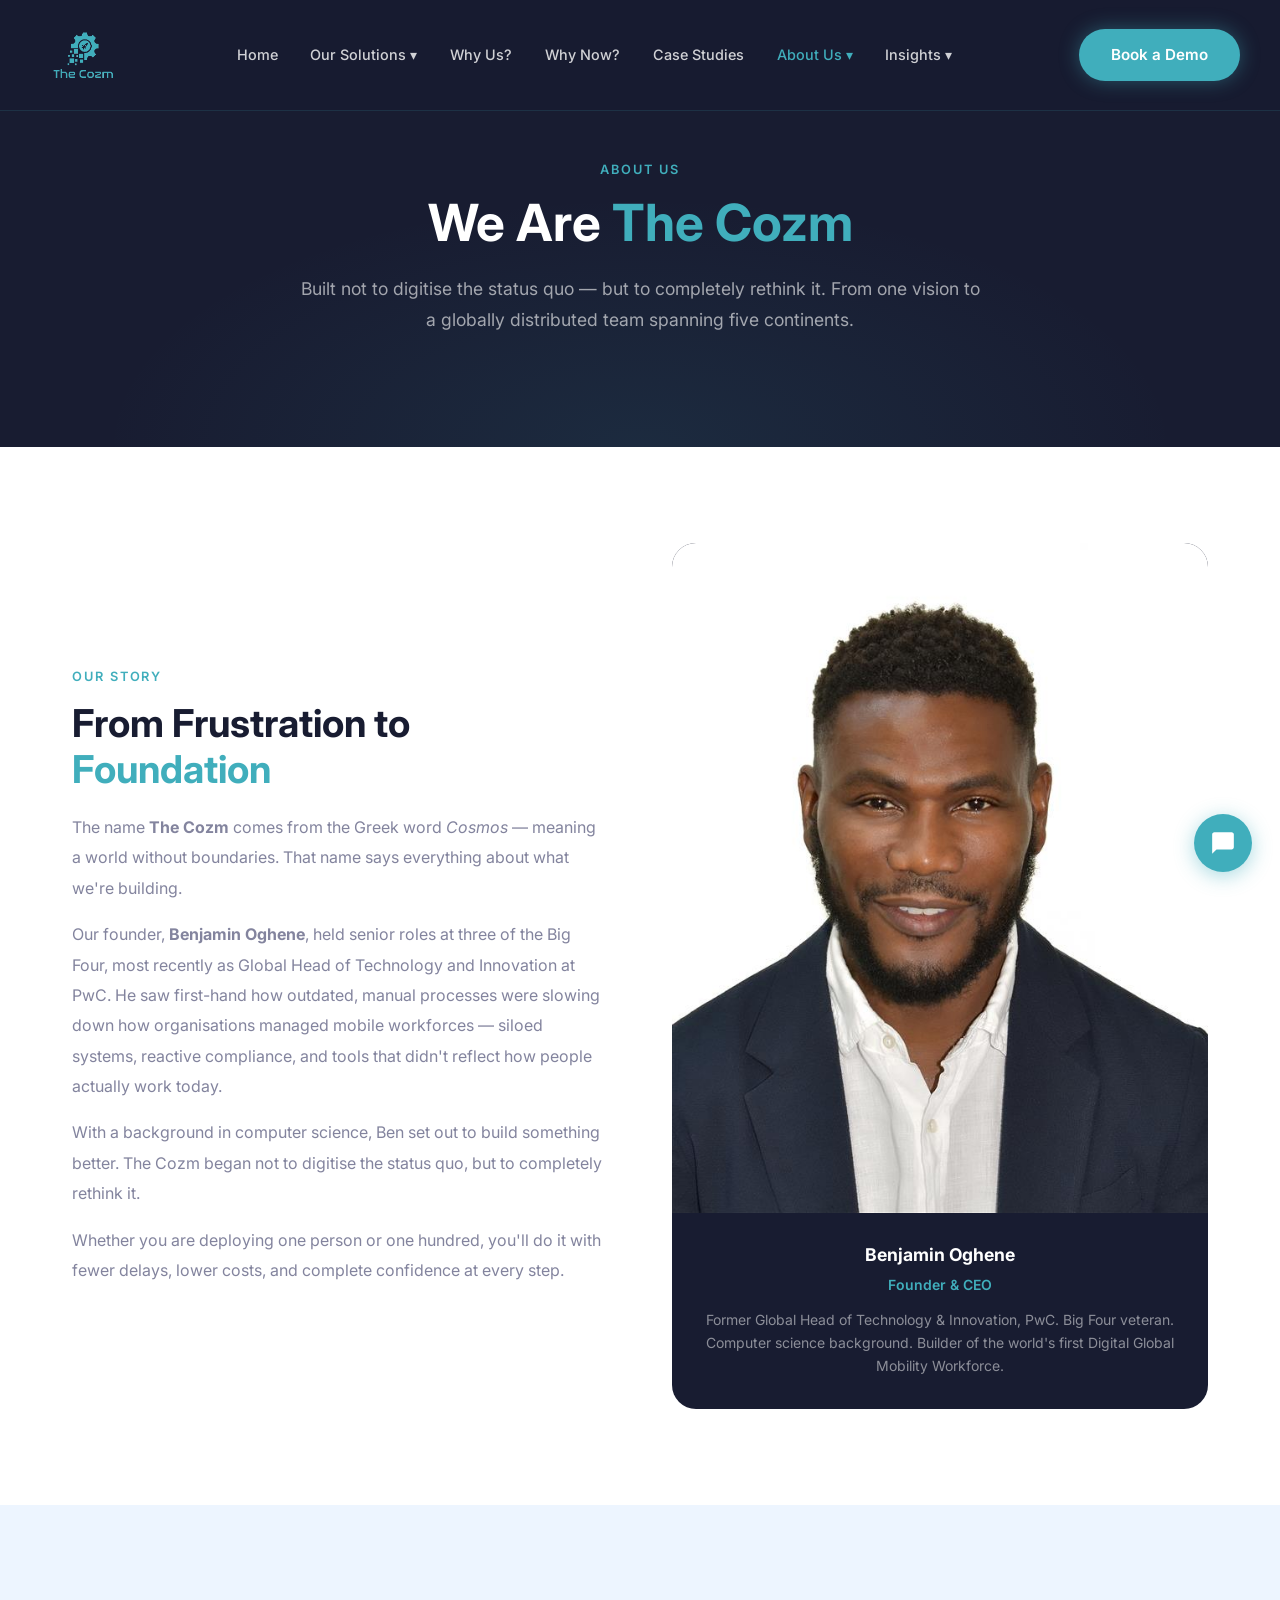
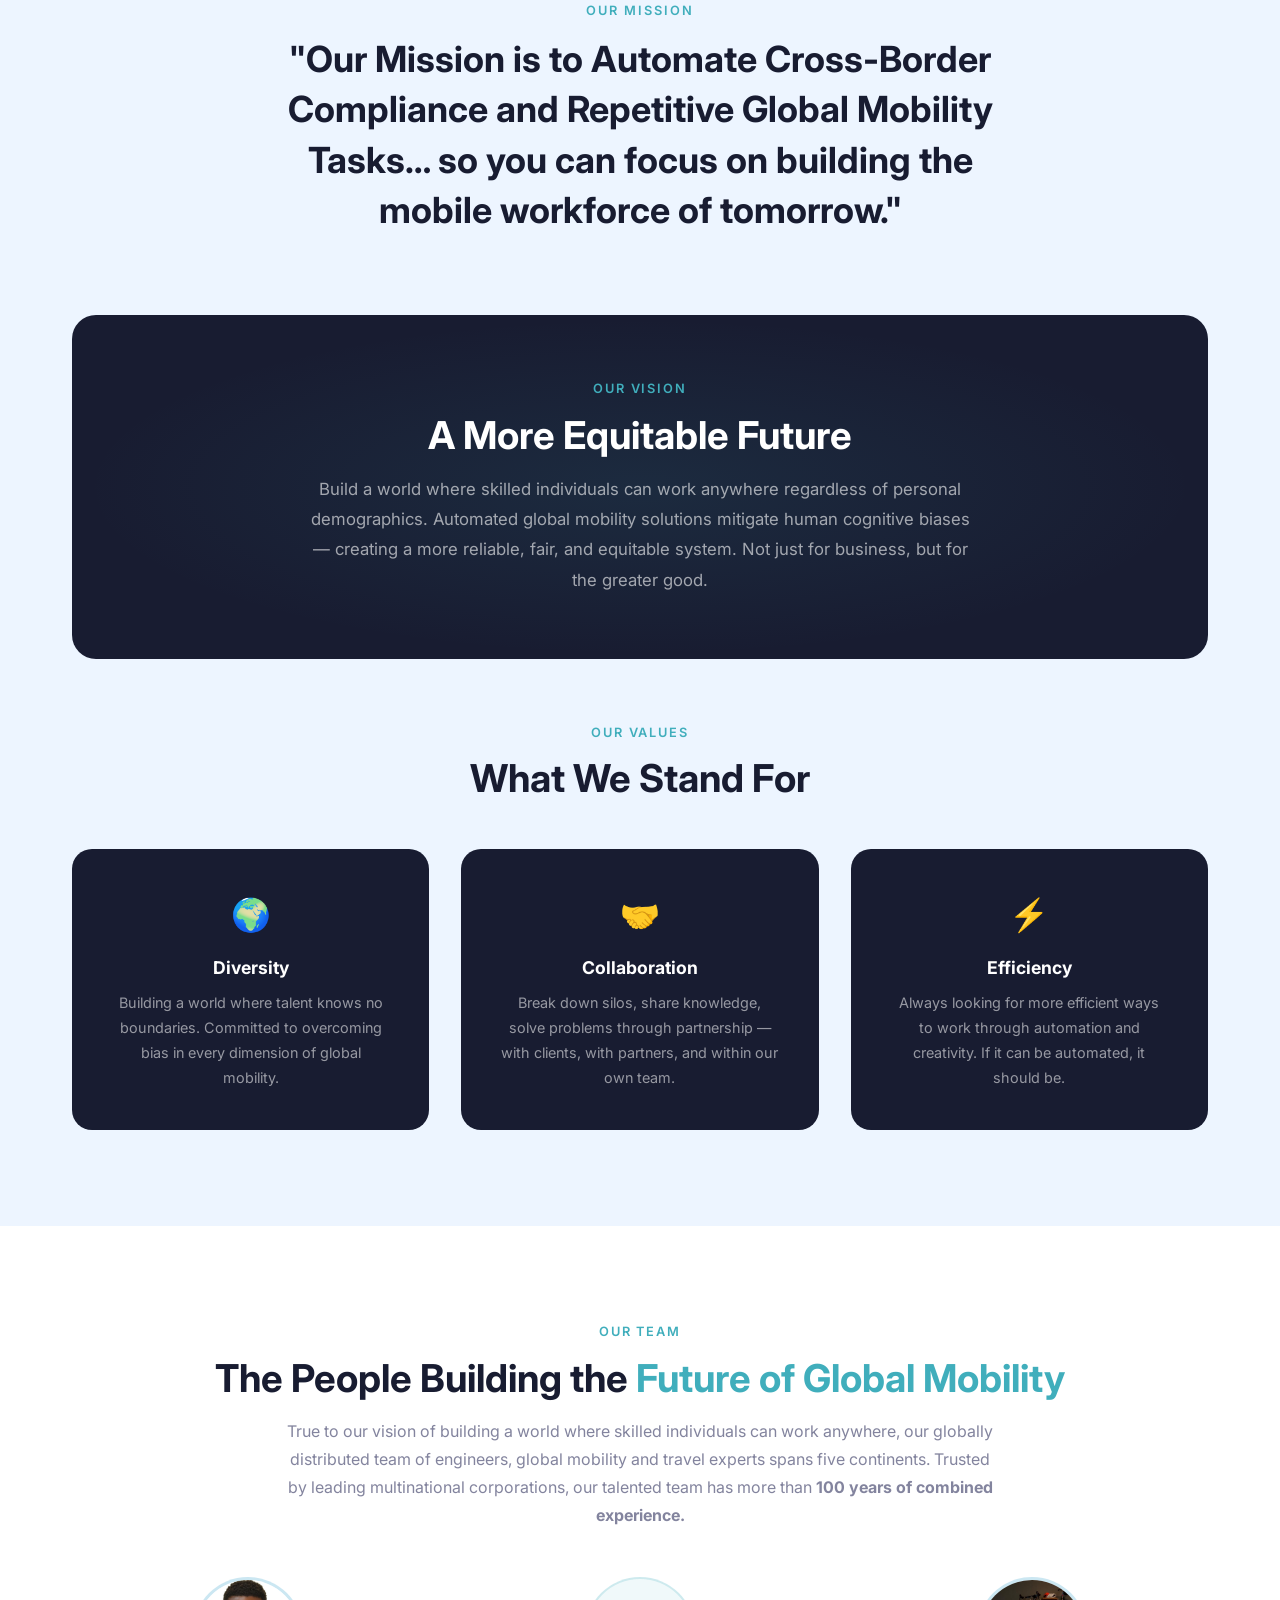
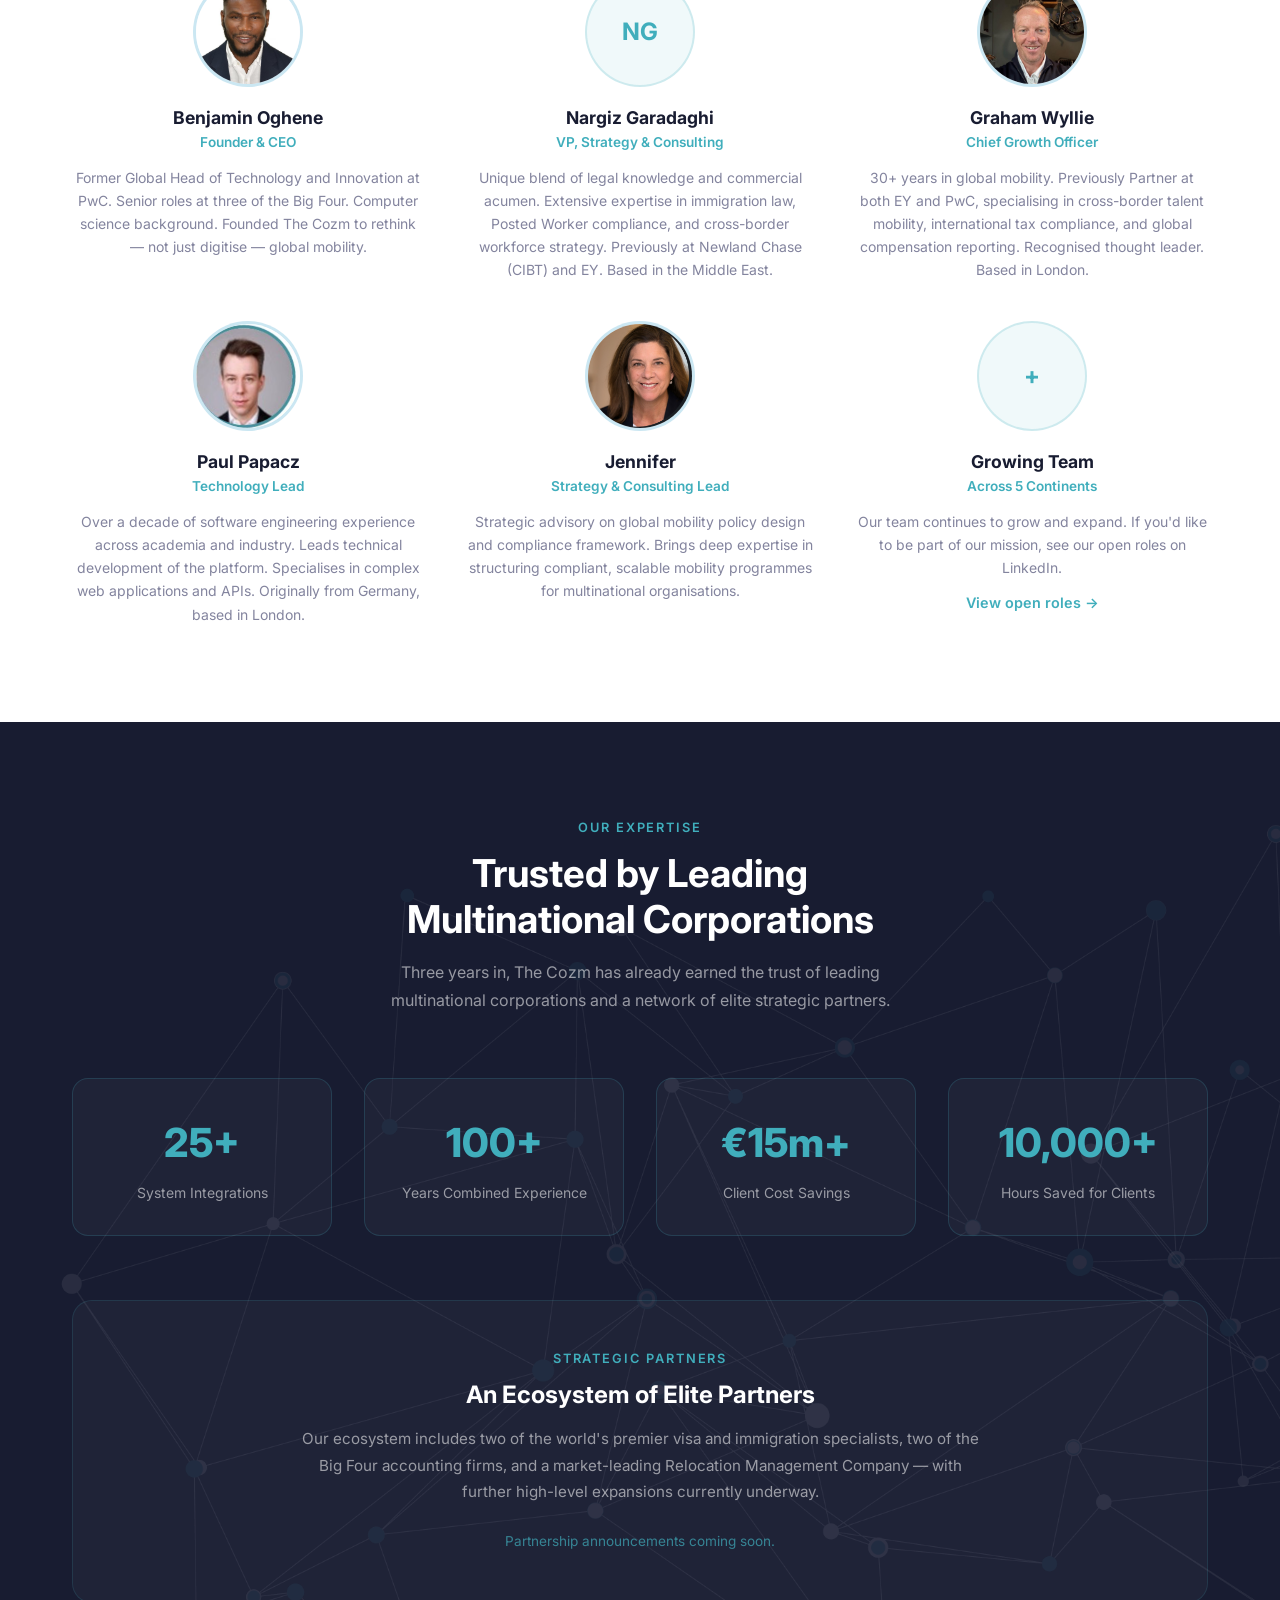
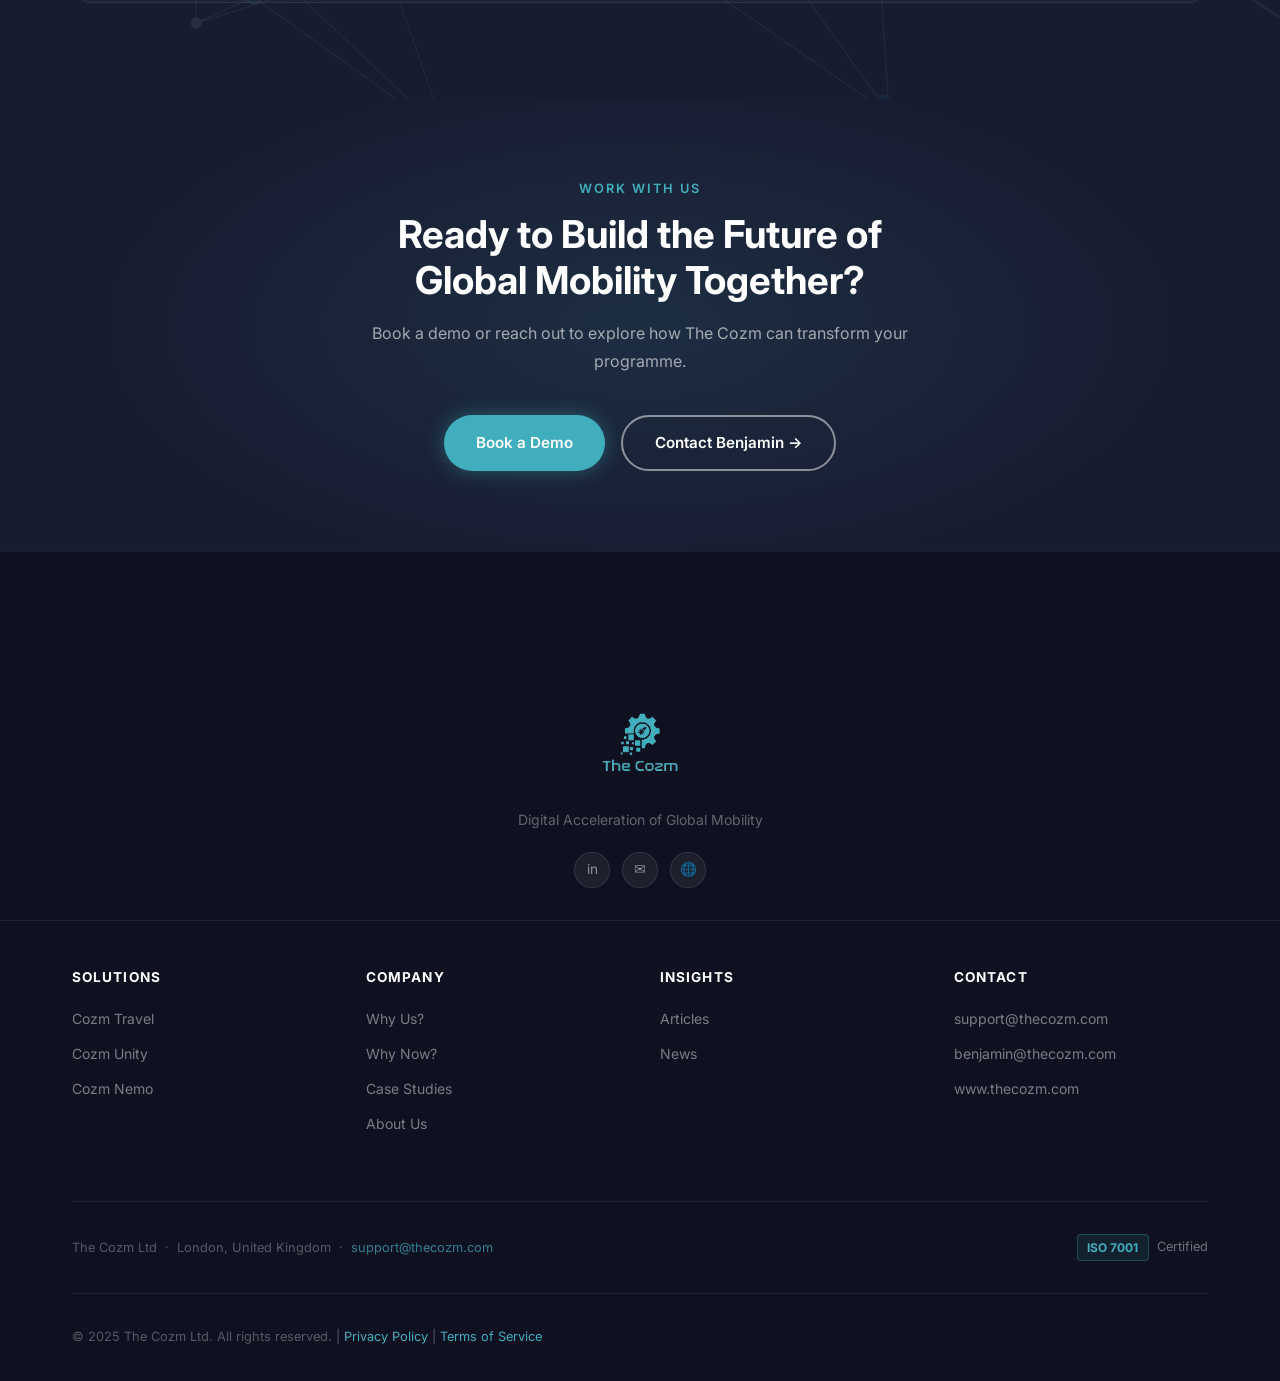
==== about.html @ 721e5a51 "Initial website build — The Cozm Complete static HTML/CSS/JS website with 10 pages: homepage, Cozm T" ====
<!DOCTYPE html>
<html lang="en">
<head>
  <meta charset="UTF-8">
  <meta name="viewport" content="width=device-width, initial-scale=1.0">
  <title>About Us — Our Story, Mission & Team | The Cozm</title>
  <meta name="description" content="Learn about The Cozm — our story, our mission to automate global mobility, and the team building the future of cross-border compliance.">
  <link rel="stylesheet" href="styles.css">
  <link rel="preconnect" href="https://fonts.googleapis.com">
</head>
<body>

<nav class="nav">
  <div class="nav-inner">
    <a href="index.html" class="nav-logo"><img src="assets/logo-transparent.png" alt="The Cozm"></a>
    <ul class="nav-menu">
      <li class="nav-item"><a href="index.html" class="nav-link">Home</a></li>
      <li class="nav-item">
        <a href="#" class="nav-link">Our Solutions ▾</a>
        <div class="nav-dropdown">
          <a href="cozm-travel.html">Cozm Travel</a>
          <a href="cozm-unity.html">Cozm Unity</a>
          <a href="cozm-nemo.html">Cozm Nemo <span style="font-size:0.7rem;color:#40AEBC;margin-left:4px">Soon</span></a>
        </div>
      </li>
      <li class="nav-item"><a href="why-us.html" class="nav-link">Why Us?</a></li>
      <li class="nav-item"><a href="why-now.html" class="nav-link">Why Now?</a></li>
      <li class="nav-item"><a href="case-studies.html" class="nav-link">Case Studies</a></li>
      <li class="nav-item">
        <a href="#" class="nav-link active">About Us ▾</a>
        <div class="nav-dropdown">
          <a href="about.html#story" style="color:#40AEBC">Our Story</a>
          <a href="about.html#mission">Mission, Vision & Values</a>
          <a href="about.html#team">Our Team</a>
          <a href="about.html#partnerships">Expertise & Partnerships</a>
        </div>
      </li>
      <li class="nav-item">
        <a href="#" class="nav-link">Insights ▾</a>
        <div class="nav-dropdown"><a href="insights.html">Articles</a><a href="insights.html#news">News</a><a href="events.html">Events</a></div>
      </li>
    </ul>
    <a href="#book-demo" class="btn btn-teal nav-cta">Book a Demo</a>
    <div class="hamburger" onclick="toggleMenu()"><span></span><span></span><span></span></div>
  </div>
</nav>
<div class="mobile-menu" id="mobileMenu">
  <a href="index.html" class="mobile-nav-link">Home</a>
  <a href="cozm-travel.html" class="mobile-nav-link">Cozm Travel</a>
  <a href="cozm-unity.html" class="mobile-nav-link">Cozm Unity</a>
  <a href="why-us.html" class="mobile-nav-link">Why Us?</a>
  <a href="why-now.html" class="mobile-nav-link">Why Now?</a>
  <a href="about.html" class="mobile-nav-link">About Us</a>
  <a href="insights.html" class="mobile-nav-link">Insights</a>
  <a href="#book-demo" class="btn btn-teal">Book a Demo</a>
</div>

<!-- HERO -->
<section class="page-hero">
  <div class="container">
    <div class="section-label">About Us</div>
    <h1>We Are <span style="color:#40AEBC">The Cozm</span></h1>
    <p>Built not to digitise the status quo — but to completely rethink it. From one vision to a globally distributed team spanning five continents.</p>
  </div>
</section>

<!-- OUR STORY -->
<section class="section" id="story">
  <div class="container">
    <div class="grid-2">
      <div>
        <div class="section-label">Our Story</div>
        <h2>From Frustration to <span class="teal">Foundation</span></h2>
        <p style="margin-top:1.25rem;line-height:1.9">The name <strong>The Cozm</strong> comes from the Greek word <em>Cosmos</em> — meaning a world without boundaries. That name says everything about what we're building.</p>
        <p style="margin-top:1rem;line-height:1.9">Our founder, <strong>Benjamin Oghene</strong>, held senior roles at three of the Big Four, most recently as Global Head of Technology and Innovation at PwC. He saw first-hand how outdated, manual processes were slowing down how organisations managed mobile workforces — siloed systems, reactive compliance, and tools that didn't reflect how people actually work today.</p>
        <p style="margin-top:1rem;line-height:1.9">With a background in computer science, Ben set out to build something better. The Cozm began not to digitise the status quo, but to completely rethink it.</p>
        <p style="margin-top:1rem;line-height:1.9">Whether you are deploying one person or one hundred, you'll do it with fewer delays, lower costs, and complete confidence at every step.</p>
      </div>
      <div>
        <div style="background:var(--dark-indigo);border-radius:24px;overflow:hidden;position:relative;text-align:center">
          <img src="assets/Benjamin.jpg" alt="Benjamin Oghene — Founder & CEO" style="width:100%;height:auto;display:block">
          <div style="padding:1.75rem 2rem 2rem">
            <div style="font-weight:700;color:white;font-size:1.1rem">Benjamin Oghene</div>
            <div style="font-size:0.875rem;color:#40AEBC;margin-top:0.25rem;font-weight:600">Founder &amp; CEO</div>
            <p style="font-size:0.875rem;color:rgba(255,255,255,0.5);margin-top:0.75rem;line-height:1.65">Former Global Head of Technology &amp; Innovation, PwC. Big Four veteran. Computer science background. Builder of the world's first Digital Global Mobility Workforce.</p>
          </div>
        </div>
      </div>
    </div>
  </div>
</section>

<!-- MISSION, VISION, VALUES -->
<section class="section" style="background:var(--pastel-blue)" id="mission">
  <div class="container">

    <!-- Mission -->
    <div style="text-align:center;max-width:780px;margin:0 auto 5rem">
      <div class="section-label">Our Mission</div>
      <h2 style="font-size:clamp(1.5rem,3vw,2.25rem);line-height:1.4">"Our Mission is to Automate Cross-Border Compliance and Repetitive Global Mobility Tasks… so you can focus on building the mobile workforce of tomorrow."</h2>
    </div>

    <!-- Vision -->
    <div style="background:var(--dark-indigo);border-radius:24px;padding:4rem;text-align:center;position:relative;overflow:hidden;margin-bottom:4rem">
      <div style="position:absolute;inset:0;background:radial-gradient(ellipse 70% 70% at 50% 50%,rgba(64,174,188,0.1),transparent 70%)"></div>
      <div style="position:relative;z-index:2">
        <div class="section-label">Our Vision</div>
        <h2 style="color:white;margin-bottom:1rem">A More Equitable Future</h2>
        <p style="color:rgba(255,255,255,0.6);max-width:680px;margin:0 auto;font-size:1.05rem;line-height:1.8">Build a world where skilled individuals can work anywhere regardless of personal demographics. Automated global mobility solutions mitigate human cognitive biases — creating a more reliable, fair, and equitable system. Not just for business, but for the greater good.</p>
      </div>
    </div>

    <!-- Values -->
    <div class="text-center mb-4">
      <div class="section-label">Our Values</div>
      <h2>What We Stand For</h2>
    </div>
    <div class="values-grid">
      <div class="value-card">
        <div class="value-icon">🌍</div>
        <h4>Diversity</h4>
        <p>Building a world where talent knows no boundaries. Committed to overcoming bias in every dimension of global mobility.</p>
      </div>
      <div class="value-card">
        <div class="value-icon">🤝</div>
        <h4>Collaboration</h4>
        <p>Break down silos, share knowledge, solve problems through partnership — with clients, with partners, and within our own team.</p>
      </div>
      <div class="value-card">
        <div class="value-icon">⚡</div>
        <h4>Efficiency</h4>
        <p>Always looking for more efficient ways to work through automation and creativity. If it can be automated, it should be.</p>
      </div>
    </div>
  </div>
</section>

<!-- TEAM -->
<section class="section" id="team">
  <div class="container">
    <div class="text-center mb-4">
      <div class="section-label">Our Team</div>
      <h2>The People Building the <span class="teal">Future of Global Mobility</span></h2>
      <p style="max-width:720px;margin:1rem auto 0">True to our vision of building a world where skilled individuals can work anywhere, our globally distributed team of engineers, global mobility and travel experts spans five continents. Trusted by leading multinational corporations, our talented team has more than <strong>100 years of combined experience.</strong></p>
    </div>
    <div class="team-grid">

      <div class="team-card">
        <div class="team-avatar">
          <img src="assets/Benjamin.jpg" alt="Benjamin Oghene">
        </div>
        <h4>Benjamin Oghene</h4>
        <div class="team-role">Founder &amp; CEO</div>
        <p class="team-bio">Former Global Head of Technology and Innovation at PwC. Senior roles at three of the Big Four. Computer science background. Founded The Cozm to rethink — not just digitise — global mobility.</p>
      </div>

      <div class="team-card">
        <div class="team-avatar initials">NG</div>
        <h4>Nargiz Garadaghi</h4>
        <div class="team-role">VP, Strategy &amp; Consulting</div>
        <p class="team-bio">Unique blend of legal knowledge and commercial acumen. Extensive expertise in immigration law, Posted Worker compliance, and cross-border workforce strategy. Previously at Newland Chase (CIBT) and EY. Based in the Middle East.</p>
      </div>

      <div class="team-card">
        <div class="team-avatar">
          <img src="assets/Graham.jpeg" alt="Graham Wyllie">
        </div>
        <h4>Graham Wyllie</h4>
        <div class="team-role">Chief Growth Officer</div>
        <p class="team-bio">30+ years in global mobility. Previously Partner at both EY and PwC, specialising in cross-border talent mobility, international tax compliance, and global compensation reporting. Recognised thought leader. Based in London.</p>
      </div>

      <div class="team-card">
        <div class="team-avatar">
          <img src="assets/Paul_sq.png" alt="Paul Papacz">
        </div>
        <h4>Paul Papacz</h4>
        <div class="team-role">Technology Lead</div>
        <p class="team-bio">Over a decade of software engineering experience across academia and industry. Leads technical development of the platform. Specialises in complex web applications and APIs. Originally from Germany, based in London.</p>
      </div>

      <div class="team-card">
        <div class="team-avatar">
          <img src="assets/Jennifer_sq.png" alt="Jennifer">
        </div>
        <h4>Jennifer</h4>
        <div class="team-role">Strategy &amp; Consulting Lead</div>
        <p class="team-bio">Strategic advisory on global mobility policy design and compliance framework. Brings deep expertise in structuring compliant, scalable mobility programmes for multinational organisations.</p>
      </div>

      <div class="team-card">
        <div class="team-avatar initials">+</div>
        <h4>Growing Team</h4>
        <div class="team-role">Across 5 Continents</div>
        <p class="team-bio">Our team continues to grow and expand. If you'd like to be part of our mission, see our open roles on LinkedIn.</p>
        <a href="https://www.linkedin.com/company/thecozm" target="_blank" class="product-link" style="justify-content:center;margin-top:0.75rem">View open roles →</a>
      </div>

    </div>
  </div>
</section>

<!-- EXPERTISE & PARTNERSHIPS -->
<section class="expertise section" id="partnerships">
  <div class="container">
    <div class="expertise-text">
      <div class="section-label">Our Expertise</div>
      <h2 style="color:white">Trusted by Leading<br>Multinational Corporations</h2>
      <p>Three years in, The Cozm has already earned the trust of leading multinational corporations and a network of elite strategic partners.</p>
    </div>
    <div class="stats-grid">
      <div class="stat-item">
        <div class="stat-number">25+</div>
        <div class="stat-label">System Integrations</div>
      </div>
      <div class="stat-item">
        <div class="stat-number">100+</div>
        <div class="stat-label">Years Combined Experience</div>
      </div>
      <div class="stat-item">
        <div class="stat-number">€15m+</div>
        <div class="stat-label">Client Cost Savings</div>
      </div>
      <div class="stat-item">
        <div class="stat-number">10,000+</div>
        <div class="stat-label">Hours Saved for Clients</div>
      </div>
    </div>
    <div style="margin-top:4rem;background:rgba(255,255,255,0.03);border:1px solid rgba(64,174,188,0.15);border-radius:20px;padding:3rem;text-align:center">
      <div class="section-label">Strategic Partners</div>
      <h3 style="color:white;margin-bottom:1rem">An Ecosystem of Elite Partners</h3>
      <p style="color:rgba(255,255,255,0.55);max-width:680px;margin:0 auto;font-size:0.95rem">Our ecosystem includes two of the world's premier visa and immigration specialists, two of the Big Four accounting firms, and a market-leading Relocation Management Company — with further high-level expansions currently underway.</p>
      <p style="color:rgba(64,174,188,0.7);font-size:0.85rem;margin-top:1.5rem">Partnership announcements coming soon.</p>
    </div>
  </div>
</section>

<!-- CTA -->
<section class="cta-banner" id="book-demo">
  <div class="container">
    <div class="section-label">Work With Us</div>
    <h2>Ready to Build the Future of<br>Global Mobility Together?</h2>
    <p>Book a demo or reach out to explore how The Cozm can transform your programme.</p>
    <div class="btn-group">
      <a href="mailto:support@thecozm.com" class="btn btn-teal">Book a Demo</a>
      <a href="mailto:benjamin@thecozm.com" class="btn btn-outline-white">Contact Benjamin →</a>
    </div>
  </div>
</section>

<footer class="footer">
  <div class="footer-top">
    <img src="assets/logo-transparent.png" alt="The Cozm">
    <p>Digital Acceleration of Global Mobility</p>
    <div class="footer-social">
      <a href="https://www.linkedin.com/company/thecozm" target="_blank" title="LinkedIn">in</a>
      <a href="mailto:support@thecozm.com" title="Email">✉</a>
      <a href="https://www.thecozm.com" target="_blank" title="Website">🌐</a>
    </div>
  </div>
  <div class="container">
    <div class="footer-grid">
      <div class="footer-col"><h5>Solutions</h5><ul><li><a href="cozm-travel.html">Cozm Travel</a></li><li><a href="cozm-unity.html">Cozm Unity</a></li><li><a href="cozm-nemo.html">Cozm Nemo</a></li></ul></div>
      <div class="footer-col"><h5>Company</h5><ul><li><a href="why-us.html">Why Us?</a></li><li><a href="why-now.html">Why Now?</a></li><li><a href="case-studies.html">Case Studies</a></li><li><a href="about.html">About Us</a></li></ul></div>
      <div class="footer-col"><h5>Insights</h5><ul><li><a href="insights.html">Articles</a></li><li><a href="insights.html#news">News</a></li></ul></div>
      <div class="footer-col"><h5>Contact</h5><ul><li><a href="mailto:support@thecozm.com">support@thecozm.com</a></li><li><a href="mailto:benjamin@thecozm.com">benjamin@thecozm.com</a></li><li><a href="https://www.thecozm.com" target="_blank">www.thecozm.com</a></li></ul></div>
    </div>
    <div class="footer-address">
      <p>The Cozm Ltd &nbsp;·&nbsp; London, United Kingdom &nbsp;·&nbsp; <a href="mailto:support@thecozm.com">support@thecozm.com</a></p>
      <div class="iso-badge"><span class="badge">ISO 7001</span> Certified</div>
    </div>
    <div class="footer-bottom">
      <p>© 2025 The Cozm Ltd. All rights reserved. | <a href="#">Privacy Policy</a> | <a href="#">Terms of Service</a></p>
    </div>
  </div>
</footer>
<script src="chatbot.js"></script>
<script>function toggleMenu() { document.getElementById('mobileMenu').classList.toggle('open'); }</script>
</body>
</html>
---- styles.css ----
/* ===========================
   THE COZM — Brand Stylesheet
   =========================== */

@import url('https://fonts.googleapis.com/css2?family=Inter:wght@300;400;500;600;700;800&display=swap');

:root {
  --dark-indigo: #181C31;
  --teal: #40AEBC;
  --teal-mid: #3FAFBE;
  --pastel-blue: #EDF5FF;
  --off-white: #F9FBFF;
  --light-gray: #EEEEEE;
  --body-text: #83849E;
  --pastel-red: #BD4040;
  --white: #ffffff;
}

*, *::before, *::after { box-sizing: border-box; margin: 0; padding: 0; }

html { scroll-behavior: smooth; }

body {
  font-family: 'Inter', sans-serif;
  font-size: 16px;
  line-height: 1.6;
  color: var(--dark-indigo);
  background: var(--white);
  -webkit-font-smoothing: antialiased;
}

img { max-width: 100%; height: auto; display: block; }
a { text-decoration: none; color: inherit; }
ul { list-style: none; }

/* ======== TYPOGRAPHY ======== */
h1, h2, h3, h4, h5 { font-weight: 700; line-height: 1.2; color: var(--dark-indigo); }
h1 { font-size: clamp(2rem, 4vw, 3.25rem); }
h2 { font-size: clamp(1.6rem, 3vw, 2.5rem); }
h3 { font-size: clamp(1.2rem, 2vw, 1.5rem); }
h4 { font-size: 1.1rem; }
p { color: var(--body-text); line-height: 1.75; }

.teal { color: var(--teal); }
.white { color: var(--white); }
.section-label {
  font-size: 0.8rem;
  font-weight: 600;
  letter-spacing: 0.15em;
  text-transform: uppercase;
  color: var(--teal);
  margin-bottom: 0.75rem;
}

/* ======== LAYOUT ======== */
.container {
  max-width: 1200px;
  margin: 0 auto;
  padding: 0 2rem;
}

.section {
  padding: 6rem 0;
}
.section-sm { padding: 4rem 0; }

.grid-2 { display: grid; grid-template-columns: 1fr 1fr; gap: 4rem; align-items: center; }
.grid-3 { display: grid; grid-template-columns: repeat(3, 1fr); gap: 2rem; }
.grid-4 { display: grid; grid-template-columns: repeat(4, 1fr); gap: 2rem; }

/* ======== BUTTONS ======== */
.btn {
  display: inline-flex;
  align-items: center;
  gap: 0.5rem;
  padding: 0.85rem 2rem;
  border-radius: 50px;
  font-family: 'Inter', sans-serif;
  font-size: 0.95rem;
  font-weight: 600;
  cursor: pointer;
  border: none;
  transition: all 0.25s ease;
}
.btn-primary {
  background: var(--dark-indigo);
  color: var(--white);
}
.btn-primary:hover { background: #252a49; transform: translateY(-1px); }

.btn-teal {
  background: var(--teal);
  color: var(--white);
  box-shadow: 0 0 20px rgba(64, 174, 188, 0.4);
}
.btn-teal:hover { background: var(--teal-mid); box-shadow: 0 0 30px rgba(64, 174, 188, 0.6); transform: translateY(-1px); }

.btn-outline {
  background: transparent;
  color: var(--dark-indigo);
  border: 2px solid var(--dark-indigo);
}
.btn-outline:hover { background: var(--dark-indigo); color: var(--white); }

.btn-outline-white {
  background: transparent;
  color: var(--white);
  border: 2px solid rgba(255,255,255,0.5);
}
.btn-outline-white:hover { background: rgba(255,255,255,0.1); border-color: var(--white); }

/* ======== NAVIGATION ======== */
.nav {
  position: fixed;
  top: 0;
  left: 0;
  right: 0;
  z-index: 1000;
  background: rgba(24, 28, 49, 0.97);
  backdrop-filter: blur(12px);
  border-bottom: 1px solid rgba(64, 174, 188, 0.15);
  padding: 0 2rem;
}
.nav-inner {
  max-width: 1200px;
  margin: 0 auto;
  display: flex;
  align-items: center;
  justify-content: space-between;
  height: 110px;
}
.nav-logo {
  display: flex;
  align-items: center;
  gap: 0.6rem;
}
.nav-logo img { height: 86px; width: auto; filter: brightness(0) invert(1); }
.nav-logo-text {
  font-size: 1.15rem;
  font-weight: 700;
  color: var(--white);
  letter-spacing: -0.01em;
}
.nav-menu {
  display: flex;
  align-items: center;
  gap: 0.25rem;
}
.nav-item {
  position: relative;
}
.nav-link {
  display: flex;
  align-items: center;
  gap: 0.3rem;
  padding: 0.5rem 0.9rem;
  color: rgba(255,255,255,0.8);
  font-size: 0.9rem;
  font-weight: 500;
  border-radius: 6px;
  transition: all 0.2s;
}
.nav-link:hover, .nav-link.active { color: var(--teal); }

.nav-dropdown {
  position: absolute;
  top: calc(100% + 8px);
  left: 0;
  background: var(--dark-indigo);
  border: 1px solid rgba(64, 174, 188, 0.2);
  border-radius: 10px;
  min-width: 220px;
  padding: 0.5rem;
  opacity: 0;
  visibility: hidden;
  transform: translateY(-8px);
  transition: all 0.2s;
  box-shadow: 0 20px 40px rgba(0,0,0,0.3);
}
.nav-item:hover .nav-dropdown {
  opacity: 1;
  visibility: visible;
  transform: translateY(0);
}
.nav-dropdown a {
  display: block;
  padding: 0.6rem 1rem;
  color: rgba(255,255,255,0.75);
  font-size: 0.875rem;
  border-radius: 6px;
  transition: all 0.15s;
}
.nav-dropdown a:hover { color: var(--teal); background: rgba(64, 174, 188, 0.08); }

.nav-cta { margin-left: 1rem; }

.hamburger { display: none; flex-direction: column; gap: 5px; cursor: pointer; padding: 4px; }
.hamburger span { display: block; width: 24px; height: 2px; background: var(--white); border-radius: 2px; transition: all 0.3s; }

/* ======== HERO SECTION ======== */
.hero {
  min-height: 100vh;
  background: var(--dark-indigo);
  display: flex;
  align-items: center;
  position: relative;
  overflow: hidden;
  padding-top: 110px;
}
.hero::before {
  content: '';
  position: absolute;
  inset: 0;
  background: radial-gradient(ellipse 70% 70% at 70% 50%, rgba(64,174,188,0.12) 0%, transparent 70%);
}
.hero-content {
  position: relative;
  z-index: 2;
  max-width: 1200px;
  margin: 0 auto;
  padding: 5rem 2rem;
  display: grid;
  grid-template-columns: 1fr 1fr;
  gap: 4rem;
  align-items: center;
}
.hero-tag {
  display: inline-flex;
  align-items: center;
  gap: 0.5rem;
  background: rgba(64, 174, 188, 0.12);
  border: 1px solid rgba(64, 174, 188, 0.3);
  border-radius: 50px;
  padding: 0.4rem 1rem;
  font-size: 0.8rem;
  font-weight: 600;
  color: var(--teal);
  letter-spacing: 0.05em;
  margin-bottom: 1.5rem;
  text-transform: uppercase;
}
.hero h1 { color: var(--white); margin-bottom: 1.5rem; }
.hero h1 span { color: var(--teal); }
.hero p { color: rgba(255,255,255,0.65); font-size: 1.1rem; margin-bottom: 2.5rem; max-width: 520px; }
.hero-buttons { display: flex; gap: 1rem; flex-wrap: wrap; }
.hero-image { position: relative; display: flex; align-items: center; justify-content: center; }
.hero-image img { width: 100%; max-width: 560px; filter: drop-shadow(0 0 40px rgba(64,174,188,0.25)); animation: float 6s ease-in-out infinite; }
@keyframes float {
  0%, 100% { transform: translateY(0); }
  50% { transform: translateY(-16px); }
}
.hero-stats {
  display: flex;
  gap: 2.5rem;
  margin-top: 3rem;
  padding-top: 2rem;
  border-top: 1px solid rgba(255,255,255,0.1);
}
.hero-stat .number { font-size: 1.75rem; font-weight: 800; color: var(--teal); }
.hero-stat .label { font-size: 0.8rem; color: rgba(255,255,255,0.5); }

/* ======== PAIN POINTS ======== */
.pain-points {
  background: var(--off-white);
  padding: 6rem 0;
}
.pain-points-grid {
  display: grid;
  grid-template-columns: 1fr 1fr;
  gap: 5rem;
  align-items: start;
}
.pain-list { margin-top: 2rem; }
.pain-item {
  display: flex;
  gap: 1rem;
  padding: 1rem 0;
  border-bottom: 1px solid var(--light-gray);
}
.pain-item:last-child { border-bottom: none; }
.pain-icon {
  width: 36px;
  height: 36px;
  border-radius: 8px;
  background: rgba(189, 64, 64, 0.08);
  display: flex;
  align-items: center;
  justify-content: center;
  flex-shrink: 0;
  margin-top: 2px;
  font-size: 1rem;
}
.pain-item p { color: var(--body-text); font-size: 0.95rem; margin: 0; }
.pain-item strong { color: var(--dark-indigo); }
.fix-box {
  background: var(--dark-indigo);
  border-radius: 20px;
  padding: 3rem;
  position: relative;
  overflow: hidden;
}
.fix-box::before {
  content: '';
  position: absolute;
  top: -40px; right: -40px;
  width: 200px; height: 200px;
  background: radial-gradient(circle, rgba(64,174,188,0.15) 0%, transparent 70%);
}
.fix-box h3 { color: var(--white); font-size: 1.4rem; margin-bottom: 0.75rem; }
.fix-box p { color: rgba(255,255,255,0.6); margin-bottom: 1.5rem; }
.fix-tag {
  display: inline-block;
  background: rgba(64,174,188,0.15);
  border: 1px solid rgba(64,174,188,0.3);
  color: var(--teal);
  padding: 0.3rem 0.8rem;
  border-radius: 50px;
  font-size: 0.8rem;
  font-weight: 600;
  margin-bottom: 1.5rem;
}

/* ======== PRODUCTS / SOLUTIONS ======== */
.products { background: var(--white); }
.products-grid {
  display: grid;
  grid-template-columns: repeat(3, 1fr);
  gap: 2rem;
  margin-top: 3rem;
}
.product-card {
  border: 1px solid var(--light-gray);
  border-radius: 20px;
  padding: 2.5rem;
  transition: all 0.3s;
  position: relative;
  overflow: hidden;
}
.product-card:hover {
  border-color: var(--teal);
  box-shadow: 0 20px 60px rgba(64,174,188,0.1);
  transform: translateY(-4px);
}
.product-card.featured {
  background: var(--dark-indigo);
  border-color: var(--teal);
}
.product-icon {
  width: 56px;
  height: 56px;
  border-radius: 14px;
  background: rgba(64, 174, 188, 0.1);
  display: flex;
  align-items: center;
  justify-content: center;
  font-size: 1.5rem;
  margin-bottom: 1.5rem;
}
.product-card.featured .product-icon { background: rgba(64,174,188,0.2); }
.product-card h3 { color: var(--dark-indigo); margin-bottom: 0.75rem; }
.product-card.featured h3 { color: var(--white); }
.product-card p { font-size: 0.9rem; margin-bottom: 1.5rem; }
.product-card.featured p { color: rgba(255,255,255,0.6); }
.product-features { margin: 1.5rem 0; }
.product-features li {
  display: flex;
  align-items: center;
  gap: 0.6rem;
  font-size: 0.875rem;
  color: var(--body-text);
  padding: 0.3rem 0;
}
.product-card.featured .product-features li { color: rgba(255,255,255,0.65); }
.product-features li::before {
  content: '';
  width: 6px; height: 6px;
  border-radius: 50%;
  background: var(--teal);
  flex-shrink: 0;
}
.product-link {
  display: inline-flex;
  align-items: center;
  gap: 0.5rem;
  font-size: 0.9rem;
  font-weight: 600;
  color: var(--teal);
  transition: gap 0.2s;
}
.product-link:hover { gap: 0.75rem; }
.product-card.coming-soon { opacity: 0.7; }
.coming-soon-badge {
  position: absolute;
  top: 1.5rem;
  right: 1.5rem;
  background: rgba(64,174,188,0.12);
  border: 1px solid rgba(64,174,188,0.3);
  color: var(--teal);
  font-size: 0.7rem;
  font-weight: 700;
  letter-spacing: 0.08em;
  text-transform: uppercase;
  padding: 0.25rem 0.65rem;
  border-radius: 50px;
}

/* ======== WHY NOW ======== */
.why-now {
  background: var(--pastel-blue);
}
.why-now-grid {
  display: grid;
  grid-template-columns: 1fr 1fr;
  gap: 5rem;
  align-items: center;
}
.why-items { margin-top: 2rem; }
.why-item {
  display: flex;
  gap: 1.25rem;
  padding: 1.5rem 0;
  border-bottom: 1px solid rgba(64,174,188,0.15);
}
.why-item:last-child { border-bottom: none; }
.why-num {
  width: 32px;
  height: 32px;
  border-radius: 8px;
  background: var(--teal);
  color: var(--white);
  font-size: 0.85rem;
  font-weight: 700;
  display: flex;
  align-items: center;
  justify-content: center;
  flex-shrink: 0;
}
.why-item h4 { color: var(--dark-indigo); margin-bottom: 0.3rem; }
.why-item p { font-size: 0.9rem; }
.why-image img {
  border-radius: 20px;
  box-shadow: 0 30px 80px rgba(24,28,49,0.15);
}

/* ======== COMPARISON TABLE ======== */
.comparison { background: var(--white); }
.compare-table {
  width: 100%;
  border-collapse: collapse;
  margin-top: 3rem;
  border-radius: 16px;
  overflow: hidden;
  box-shadow: 0 4px 30px rgba(24,28,49,0.08);
}
.compare-table th {
  background: var(--dark-indigo);
  color: var(--white);
  padding: 1.25rem 1.5rem;
  text-align: left;
  font-size: 0.9rem;
  font-weight: 600;
}
.compare-table th.teal-col { color: var(--teal); }
.compare-table td {
  padding: 1rem 1.5rem;
  border-bottom: 1px solid var(--light-gray);
  font-size: 0.9rem;
  color: var(--body-text);
  vertical-align: top;
}
.compare-table tr:last-child td { border-bottom: none; }
.compare-table td:first-child { font-weight: 600; color: var(--dark-indigo); }
.compare-table td.highlight { color: var(--dark-indigo); font-weight: 500; }
.compare-table tr:nth-child(even) td { background: var(--off-white); }

/* ======== BENEFITS ======== */
.benefits { background: var(--off-white); }
.benefits-grid {
  display: grid;
  grid-template-columns: 1fr 1fr;
  gap: 4rem;
  align-items: center;
}
.benefit-items { display: flex; flex-direction: column; gap: 1.5rem; margin-top: 2rem; }
.benefit-item {
  display: flex;
  gap: 1.25rem;
  align-items: flex-start;
}
.benefit-icon {
  width: 48px;
  height: 48px;
  border-radius: 12px;
  background: rgba(64,174,188,0.1);
  display: flex;
  align-items: center;
  justify-content: center;
  font-size: 1.25rem;
  flex-shrink: 0;
}
.benefit-item h4 { color: var(--dark-indigo); margin-bottom: 0.25rem; }
.benefit-item p { font-size: 0.9rem; }

/* ======== STATS / EXPERTISE ======== */
.expertise {
  background: var(--dark-indigo);
  position: relative;
  overflow: hidden;
}
.expertise::before {
  content: '';
  position: absolute;
  inset: 0;
  background: url('assets/dots-pattern.png') center/cover;
  opacity: 0.15;
}
.expertise .container { position: relative; z-index: 2; }
.expertise-text { text-align: center; margin-bottom: 4rem; }
.expertise-text h2 { color: var(--white); }
.expertise-text p { color: rgba(255,255,255,0.55); max-width: 560px; margin: 1rem auto 0; }
.stats-grid {
  display: grid;
  grid-template-columns: repeat(4, 1fr);
  gap: 2rem;
  text-align: center;
}
.stat-item {
  padding: 2rem;
  border: 1px solid rgba(64,174,188,0.2);
  border-radius: 16px;
  background: rgba(255,255,255,0.03);
  transition: all 0.3s;
}
.stat-item:hover { border-color: var(--teal); background: rgba(64,174,188,0.06); }
.stat-number { font-size: 2.5rem; font-weight: 800; color: var(--teal); margin-bottom: 0.5rem; }
.stat-label { font-size: 0.875rem; color: rgba(255,255,255,0.55); line-height: 1.4; }

/* ======== TESTIMONIALS ======== */
.testimonials { background: var(--white); }
.testimonials-grid {
  display: grid;
  grid-template-columns: repeat(2, 1fr);
  gap: 2rem;
  margin-top: 3rem;
}
.testimonial-card {
  background: var(--off-white);
  border: 1px solid var(--light-gray);
  border-radius: 20px;
  padding: 2rem;
  transition: all 0.3s;
}
.testimonial-card:hover { border-color: var(--teal); box-shadow: 0 10px 40px rgba(64,174,188,0.08); }
.stars { color: var(--teal); font-size: 1rem; margin-bottom: 1rem; letter-spacing: 2px; }
.testimonial-card blockquote {
  font-size: 1rem;
  color: var(--dark-indigo);
  line-height: 1.7;
  margin-bottom: 1.5rem;
  font-style: italic;
}
.testimonial-author { display: flex; align-items: center; gap: 0.75rem; }
.author-avatar {
  width: 42px;
  height: 42px;
  border-radius: 50%;
  background: rgba(64,174,188,0.15);
  display: flex;
  align-items: center;
  justify-content: center;
  font-weight: 700;
  color: var(--teal);
  font-size: 0.9rem;
}
.author-name { font-weight: 600; font-size: 0.9rem; color: var(--dark-indigo); }
.author-role { font-size: 0.8rem; color: var(--body-text); }

/* ======== NEWSLETTER ======== */
.newsletter {
  background: var(--dark-indigo);
  padding: 5rem 0;
  position: relative;
  overflow: hidden;
}
.newsletter::before {
  content: '';
  position: absolute;
  top: -100px; right: -100px;
  width: 400px; height: 400px;
  background: radial-gradient(circle, rgba(64,174,188,0.12) 0%, transparent 70%);
}
.newsletter-inner {
  position: relative;
  z-index: 2;
  display: flex;
  align-items: center;
  justify-content: space-between;
  gap: 3rem;
}
.newsletter-text h3 { color: var(--white); margin-bottom: 0.5rem; }
.newsletter-text p { color: rgba(255,255,255,0.55); max-width: 400px; }
.newsletter-form {
  display: flex;
  gap: 0.75rem;
  flex-shrink: 0;
}
.newsletter-form input {
  padding: 0.85rem 1.25rem;
  border-radius: 50px;
  border: 1px solid rgba(255,255,255,0.2);
  background: rgba(255,255,255,0.06);
  color: var(--white);
  font-family: 'Inter', sans-serif;
  font-size: 0.9rem;
  min-width: 260px;
  outline: none;
  transition: border-color 0.2s;
}
.newsletter-form input::placeholder { color: rgba(255,255,255,0.35); }
.newsletter-form input:focus { border-color: var(--teal); }

/* ======== FOOTER ======== */
.footer {
  background: #0f1120;
  padding: 5rem 0 2rem;
  border-top: 1px solid rgba(64,174,188,0.1);
}
.footer-grid {
  display: grid;
  grid-template-columns: repeat(4, 1fr);
  gap: 2.5rem;
  margin-bottom: 4rem;
}
.footer-brand img { height: 40px; filter: brightness(0) invert(1); margin-bottom: 1rem; }
.footer-brand p { font-size: 0.875rem; color: rgba(255,255,255,0.4); max-width: 260px; line-height: 1.7; }
.footer-col h5 { color: var(--white); font-size: 0.85rem; font-weight: 700; letter-spacing: 0.08em; text-transform: uppercase; margin-bottom: 1.25rem; }
.footer-col ul { display: flex; flex-direction: column; gap: 0.6rem; }
.footer-col ul li a { font-size: 0.875rem; color: rgba(255,255,255,0.45); transition: color 0.2s; }
.footer-col ul li a:hover { color: var(--teal); }
.footer-bottom {
  display: flex;
  align-items: center;
  justify-content: space-between;
  padding-top: 2rem;
  border-top: 1px solid rgba(255,255,255,0.07);
}
.footer-bottom p { font-size: 0.8rem; color: rgba(255,255,255,0.3); }
.footer-bottom a { color: var(--teal); }
.iso-badge {
  display: flex;
  align-items: center;
  gap: 0.5rem;
  font-size: 0.8rem;
  color: rgba(255,255,255,0.4);
}
.iso-badge .badge {
  background: rgba(64,174,188,0.1);
  border: 1px solid rgba(64,174,188,0.3);
  color: var(--teal);
  padding: 0.2rem 0.6rem;
  border-radius: 4px;
  font-size: 0.75rem;
  font-weight: 700;
}

/* ======== PAGE HERO (inner pages) ======== */
.page-hero {
  background: var(--dark-indigo);
  padding: 10rem 0 5rem;
  position: relative;
  overflow: hidden;
  text-align: center;
}
.page-hero::before {
  content: '';
  position: absolute;
  inset: 0;
  background: radial-gradient(ellipse 60% 80% at 50% 100%, rgba(64,174,188,0.1) 0%, transparent 70%);
}
.page-hero .container { position: relative; z-index: 2; }
.page-hero h1 { color: var(--white); margin-bottom: 1.25rem; }
.page-hero p { color: rgba(255,255,255,0.6); font-size: 1.1rem; max-width: 680px; margin: 0 auto 2rem; }

/* ======== AUTOMATION CARDS ======== */
.automations-grid {
  display: grid;
  grid-template-columns: repeat(3, 1fr);
  gap: 1.5rem;
  margin-top: 3rem;
}
.automation-card {
  background: var(--off-white);
  border: 1px solid var(--light-gray);
  border-radius: 16px;
  padding: 2rem;
  transition: all 0.3s;
}
.automation-card:hover {
  border-color: var(--teal);
  box-shadow: 0 10px 40px rgba(64,174,188,0.1);
  transform: translateY(-3px);
}
.automation-icon {
  width: 48px;
  height: 48px;
  border-radius: 12px;
  background: rgba(64,174,188,0.1);
  display: flex;
  align-items: center;
  justify-content: center;
  font-size: 1.3rem;
  margin-bottom: 1rem;
}
.automation-card h4 { color: var(--dark-indigo); margin-bottom: 0.5rem; }
.automation-card p { font-size: 0.875rem; }
.automation-tag {
  display: inline-block;
  margin-top: 1rem;
  font-size: 0.75rem;
  font-weight: 600;
  color: var(--teal);
  background: rgba(64,174,188,0.08);
  padding: 0.2rem 0.65rem;
  border-radius: 50px;
}

/* ======== COVERAGE MAP ======== */
.coverage {
  background: var(--dark-indigo);
  text-align: center;
}
.coverage h2 { color: var(--white); }
.coverage p { color: rgba(255,255,255,0.55); }
.coverage-stats {
  display: flex;
  justify-content: center;
  gap: 4rem;
  margin-top: 3rem;
}
.coverage-stat .num { font-size: 3rem; font-weight: 800; color: var(--teal); }
.coverage-stat .lbl { font-size: 0.875rem; color: rgba(255,255,255,0.5); margin-top: 0.25rem; }

/* ======== PILLARS / WHY SECTION ======== */
.pillars-grid {
  display: grid;
  grid-template-columns: repeat(2, 1fr);
  gap: 2rem;
  margin-top: 3rem;
}
.pillar-card {
  background: var(--off-white);
  border: 1px solid var(--light-gray);
  border-radius: 16px;
  padding: 2rem;
  transition: all 0.3s;
}
.pillar-card:hover { border-color: var(--teal); box-shadow: 0 8px 30px rgba(64,174,188,0.08); }
.pillar-card h4 { color: var(--dark-indigo); margin-bottom: 0.5rem; display: flex; align-items: center; gap: 0.6rem; }
.pillar-icon { font-size: 1.25rem; }
.pillar-card p { font-size: 0.9rem; }

/* ======== TEAM ======== */
.team-grid {
  display: grid;
  grid-template-columns: repeat(3, 1fr);
  gap: 2.5rem;
  margin-top: 3rem;
}
.team-card {
  text-align: center;
}
.team-avatar {
  width: 110px;
  height: 110px;
  border-radius: 50%;
  background: var(--pastel-blue);
  margin: 0 auto 1.25rem;
  overflow: hidden;
  border: 3px solid rgba(64,174,188,0.2);
}
.team-avatar img { width: 100%; height: 100%; object-fit: cover; }
.team-avatar.initials {
  display: flex;
  align-items: center;
  justify-content: center;
  font-size: 1.5rem;
  font-weight: 700;
  color: var(--teal);
  background: rgba(64,174,188,0.08);
  border: 2px solid rgba(64,174,188,0.2);
}
.team-card h4 { color: var(--dark-indigo); margin-bottom: 0.25rem; }
.team-role { font-size: 0.85rem; color: var(--teal); font-weight: 600; margin-bottom: 0.75rem; }
.team-bio { font-size: 0.875rem; line-height: 1.65; }

/* ======== VALUES ======== */
.values-grid {
  display: grid;
  grid-template-columns: repeat(3, 1fr);
  gap: 2rem;
  margin-top: 3rem;
}
.value-card {
  background: var(--dark-indigo);
  border-radius: 20px;
  padding: 2.5rem;
  text-align: center;
}
.value-icon { font-size: 2rem; margin-bottom: 1rem; }
.value-card h4 { color: var(--white); margin-bottom: 0.75rem; }
.value-card p { color: rgba(255,255,255,0.55); font-size: 0.9rem; }

/* ======== CASE STUDIES ======== */
.case-card {
  background: var(--off-white);
  border: 1px solid var(--light-gray);
  border-radius: 20px;
  padding: 2.5rem;
  transition: all 0.3s;
}
.case-card:hover { border-color: var(--teal); box-shadow: 0 10px 40px rgba(64,174,188,0.08); }
.case-tag {
  display: inline-block;
  background: rgba(64,174,188,0.1);
  color: var(--teal);
  font-size: 0.75rem;
  font-weight: 700;
  text-transform: uppercase;
  letter-spacing: 0.08em;
  padding: 0.3rem 0.8rem;
  border-radius: 50px;
  margin-bottom: 1rem;
}
.case-card h3 { color: var(--dark-indigo); margin-bottom: 1rem; }
.case-results {
  display: flex;
  gap: 2rem;
  margin: 1.5rem 0;
  padding: 1.25rem;
  background: var(--white);
  border-radius: 12px;
}
.case-result .num { font-size: 1.5rem; font-weight: 800; color: var(--teal); }
.case-result .lbl { font-size: 0.8rem; color: var(--body-text); }

/* ======== INSIGHTS CARDS ======== */
.insights-grid {
  display: grid;
  grid-template-columns: repeat(3, 1fr);
  gap: 2rem;
  margin-top: 3rem;
}
.insight-card {
  border: 1px solid var(--light-gray);
  border-radius: 16px;
  overflow: hidden;
  transition: all 0.3s;
}
.insight-card:hover { box-shadow: 0 10px 40px rgba(64,174,188,0.1); transform: translateY(-3px); }
.insight-thumb {
  background: var(--pastel-blue);
  height: 180px;
  display: flex;
  align-items: center;
  justify-content: center;
  font-size: 2.5rem;
  color: var(--teal);
}
.insight-body { padding: 1.5rem; }
.insight-meta { font-size: 0.75rem; color: var(--body-text); margin-bottom: 0.5rem; }
.insight-body h4 { color: var(--dark-indigo); margin-bottom: 0.5rem; font-size: 1rem; line-height: 1.4; }
.insight-body p { font-size: 0.875rem; }
.read-more { display: inline-flex; align-items: center; gap: 0.4rem; font-size: 0.85rem; font-weight: 600; color: var(--teal); margin-top: 1rem; transition: gap 0.2s; }
.read-more:hover { gap: 0.65rem; }

/* ======== CTA BANNER ======== */
.cta-banner {
  background: var(--dark-indigo);
  padding: 5rem 0;
  text-align: center;
  position: relative;
  overflow: hidden;
}
.cta-banner::before {
  content: '';
  position: absolute;
  inset: 0;
  background: radial-gradient(ellipse 60% 80% at 50% 50%, rgba(64,174,188,0.12) 0%, transparent 70%);
}
.cta-banner .container { position: relative; z-index: 2; }
.cta-banner h2 { color: var(--white); margin-bottom: 1rem; }
.cta-banner p { color: rgba(255,255,255,0.6); max-width: 560px; margin: 0 auto 2.5rem; }
.cta-banner .btn-group { display: flex; gap: 1rem; justify-content: center; flex-wrap: wrap; }

/* ======== MOBILE MENU ======== */
.mobile-menu {
  display: none;
  position: fixed;
  top: 72px;
  left: 0;
  right: 0;
  background: var(--dark-indigo);
  border-top: 1px solid rgba(64,174,188,0.15);
  padding: 1.5rem;
  z-index: 999;
  max-height: calc(100vh - 72px);
  overflow-y: auto;
}
.mobile-menu.open { display: block; }
.mobile-nav-link {
  display: block;
  padding: 0.75rem 1rem;
  color: rgba(255,255,255,0.75);
  font-size: 0.95rem;
  border-radius: 8px;
  transition: all 0.2s;
}
.mobile-nav-link:hover { color: var(--teal); background: rgba(64,174,188,0.06); }
.mobile-section-label {
  font-size: 0.7rem;
  font-weight: 700;
  text-transform: uppercase;
  letter-spacing: 0.12em;
  color: rgba(255,255,255,0.3);
  padding: 1rem 1rem 0.3rem;
}
.mobile-menu .btn { width: 100%; justify-content: center; margin-top: 1rem; }

/* ======== UTILITY ======== */
.text-center { text-align: center; }
.mt-1 { margin-top: 0.5rem; }
.mt-2 { margin-top: 1rem; }
.mt-3 { margin-top: 1.5rem; }
.mt-4 { margin-top: 2rem; }
.mb-1 { margin-bottom: 0.5rem; }
.mb-2 { margin-bottom: 1rem; }
.mb-3 { margin-bottom: 1.5rem; }
.mb-4 { margin-bottom: 2rem; }

/* ======== RESPONSIVE ======== */
@media (max-width: 1024px) {
  .grid-4 { grid-template-columns: repeat(2, 1fr); }
  .stats-grid { grid-template-columns: repeat(2, 1fr); }
  .footer-grid { grid-template-columns: 1fr 1fr; gap: 2.5rem; }
}

@media (max-width: 768px) {
  .nav-menu, .nav-cta { display: none; }
  .hamburger { display: flex; }

  .hero-content { grid-template-columns: 1fr; gap: 2.5rem; text-align: center; }
  .hero p { max-width: 100%; }
  .hero-buttons { justify-content: center; }
  .hero-image { display: none; }
  .hero-stats { justify-content: center; gap: 1.5rem; }

  .grid-2, .pain-points-grid, .why-now-grid, .benefits-grid { grid-template-columns: 1fr; gap: 2.5rem; }
  .grid-3, .products-grid, .automations-grid, .team-grid, .values-grid, .insights-grid { grid-template-columns: 1fr; }
  .pillars-grid { grid-template-columns: 1fr; }
  .testimonials-grid { grid-template-columns: 1fr; }
  .coverage-stats { flex-direction: column; gap: 2rem; align-items: center; }

  .newsletter-inner { flex-direction: column; text-align: center; }
  .newsletter-form { flex-direction: column; width: 100%; }
  .newsletter-form input { min-width: unset; width: 100%; }

  .footer-grid { grid-template-columns: 1fr; }
  .footer-bottom { flex-direction: column; gap: 1rem; text-align: center; }

  .compare-table { display: block; overflow-x: auto; }

  .section { padding: 4rem 0; }
}

/* ======== LOGO — transparent version, no filter needed ======== */
.nav-logo img { filter: none !important; }
.footer-brand img { filter: none !important; }

/* ======== FOOTER TOP (logo + tagline) ======== */
.footer-top {
  text-align: center;
  padding: 3.5rem 2rem 2rem;
  border-bottom: 1px solid rgba(255,255,255,0.07);
  margin-bottom: 3rem;
}
.footer-top img { height: 108px; width: auto; margin: 0 auto 0.75rem; }
.footer-top p { font-size: 0.875rem; color: rgba(255,255,255,0.35); }
.footer-social {
  display: flex;
  gap: 0.75rem;
  justify-content: center;
  margin-top: 1.25rem;
}
.footer-social a {
  width: 36px; height: 36px; border-radius: 50%;
  background: rgba(255,255,255,0.06);
  border: 1px solid rgba(255,255,255,0.1);
  display: flex; align-items: center; justify-content: center;
  color: rgba(255,255,255,0.5);
  font-size: 0.85rem;
  transition: all 0.2s;
}
.footer-social a:hover { background: rgba(64,174,188,0.15); border-color: var(--teal); color: var(--teal); }
.footer-address {
  padding: 2rem 0;
  border-top: 1px solid rgba(255,255,255,0.07);
  margin-top: 1rem;
  display: flex;
  align-items: center;
  justify-content: space-between;
  flex-wrap: wrap;
  gap: 1rem;
}
.footer-address p { font-size: 0.8rem; color: rgba(255,255,255,0.3); line-height: 1.7; }
.footer-address a { color: rgba(64,174,188,0.7); transition: color 0.2s; }
.footer-address a:hover { color: var(--teal); }

/* ======== TRUSTED BY MARQUEE ======== */
.trusted-section {
  background: var(--white);
  padding: 3rem 0;
  border-bottom: 1px solid var(--light-gray);
}
.trusted-label {
  text-align: center;
  font-size: 0.8rem;
  font-weight: 600;
  letter-spacing: 0.1em;
  text-transform: uppercase;
  color: var(--body-text);
  margin-bottom: 2rem;
}
.marquee-wrapper {
  overflow: hidden;
  position: relative;
  mask-image: linear-gradient(to right, transparent, black 10%, black 90%, transparent);
  -webkit-mask-image: linear-gradient(to right, transparent, black 10%, black 90%, transparent);
}
.marquee-track {
  display: flex;
  gap: 0;
  width: max-content;
  animation: marqueeScroll 35s linear infinite;
}
.marquee-track:hover { animation-play-state: paused; }
@keyframes marqueeScroll {
  0%   { transform: translateX(0); }
  100% { transform: translateX(-50%); }
}
.company-logo-item {
  display: flex;
  align-items: center;
  justify-content: center;
  padding: 0 3rem;
  height: 56px;
  white-space: nowrap;
  flex-shrink: 0;
}
.company-logo-item span {
  font-size: 1.1rem;
  font-weight: 700;
  color: #b0b3c0;
  letter-spacing: -0.02em;
  transition: color 0.2s;
  user-select: none;
}
.company-logo-item:hover span { color: var(--teal); }

/* ======== CLIENT STORIES ======== */
.stories-section { background: var(--dark-indigo); }
.stories-scroll-wrapper { position: relative; }
.stories-scroll {
  display: flex;
  gap: 1.5rem;
  overflow-x: auto;
  scroll-snap-type: x mandatory;
  padding-bottom: 1rem;
  scrollbar-width: thin;
  scrollbar-color: rgba(64,174,188,0.3) transparent;
}
.stories-scroll::-webkit-scrollbar { height: 4px; }
.stories-scroll::-webkit-scrollbar-track { background: transparent; }
.stories-scroll::-webkit-scrollbar-thumb { background: rgba(64,174,188,0.3); border-radius: 4px; }
.story-card {
  flex: 0 0 340px;
  scroll-snap-align: start;
  background: rgba(255,255,255,0.04);
  border: 1px solid rgba(64,174,188,0.18);
  border-radius: 20px;
  padding: 2rem;
  display: flex;
  flex-direction: column;
  transition: all 0.3s;
}
.story-card:hover { border-color: var(--teal); background: rgba(64,174,188,0.06); }
.story-company {
  font-size: 1rem;
  font-weight: 800;
  color: rgba(255,255,255,0.2);
  letter-spacing: 0.06em;
  text-transform: uppercase;
  margin-bottom: 1.25rem;
}
.story-quote {
  font-size: 0.95rem;
  color: rgba(255,255,255,0.8);
  line-height: 1.75;
  font-style: italic;
  flex: 1;
  margin-bottom: 1.5rem;
}
.story-metric {
  display: flex;
  gap: 1rem;
  padding: 1rem;
  background: rgba(64,174,188,0.08);
  border-radius: 12px;
  margin-bottom: 1.25rem;
}
.story-metric .num { font-size: 1.4rem; font-weight: 800; color: var(--teal); }
.story-metric .lbl { font-size: 0.75rem; color: rgba(255,255,255,0.4); }
.story-author { display: flex; align-items: center; gap: 0.75rem; }
.story-avatar {
  width: 38px; height: 38px; border-radius: 50%;
  background: rgba(64,174,188,0.15);
  display: flex; align-items: center; justify-content: center;
  font-size: 0.85rem; font-weight: 700; color: var(--teal);
  flex-shrink: 0;
}
.story-author-name { font-size: 0.85rem; font-weight: 600; color: rgba(255,255,255,0.75); }
.story-author-role { font-size: 0.75rem; color: rgba(255,255,255,0.35); }
.story-read-more {
  display: inline-flex; align-items: center; gap: 0.4rem;
  font-size: 0.8rem; font-weight: 600; color: var(--teal);
  margin-top: 1rem; transition: gap 0.2s;
}
.story-read-more:hover { gap: 0.65rem; }
.stories-nav {
  display: flex;
  gap: 0.75rem;
  margin-top: 2rem;
  justify-content: center;
}
.stories-nav button {
  width: 40px; height: 40px; border-radius: 50%;
  background: rgba(255,255,255,0.06);
  border: 1px solid rgba(255,255,255,0.12);
  color: white; font-size: 1rem; cursor: pointer;
  transition: all 0.2s; display: flex; align-items: center; justify-content: center;
}
.stories-nav button:hover { background: var(--teal); border-color: var(--teal); }

/* ======== HERO GLOBE BLEND ======== */
.hero-image-blend img {
  mix-blend-mode: screen;
  filter: brightness(1.05) saturate(1.1);
}

/* ======== RESPONSIVE ADDITIONS ======== */
@media (max-width: 768px) {
  .story-card { flex: 0 0 290px; }
  .footer-top { padding: 2.5rem 1.5rem 1.5rem; }
  .footer-address { flex-direction: column; text-align: center; }
  .footer-social { margin-top: 0.75rem; }
}
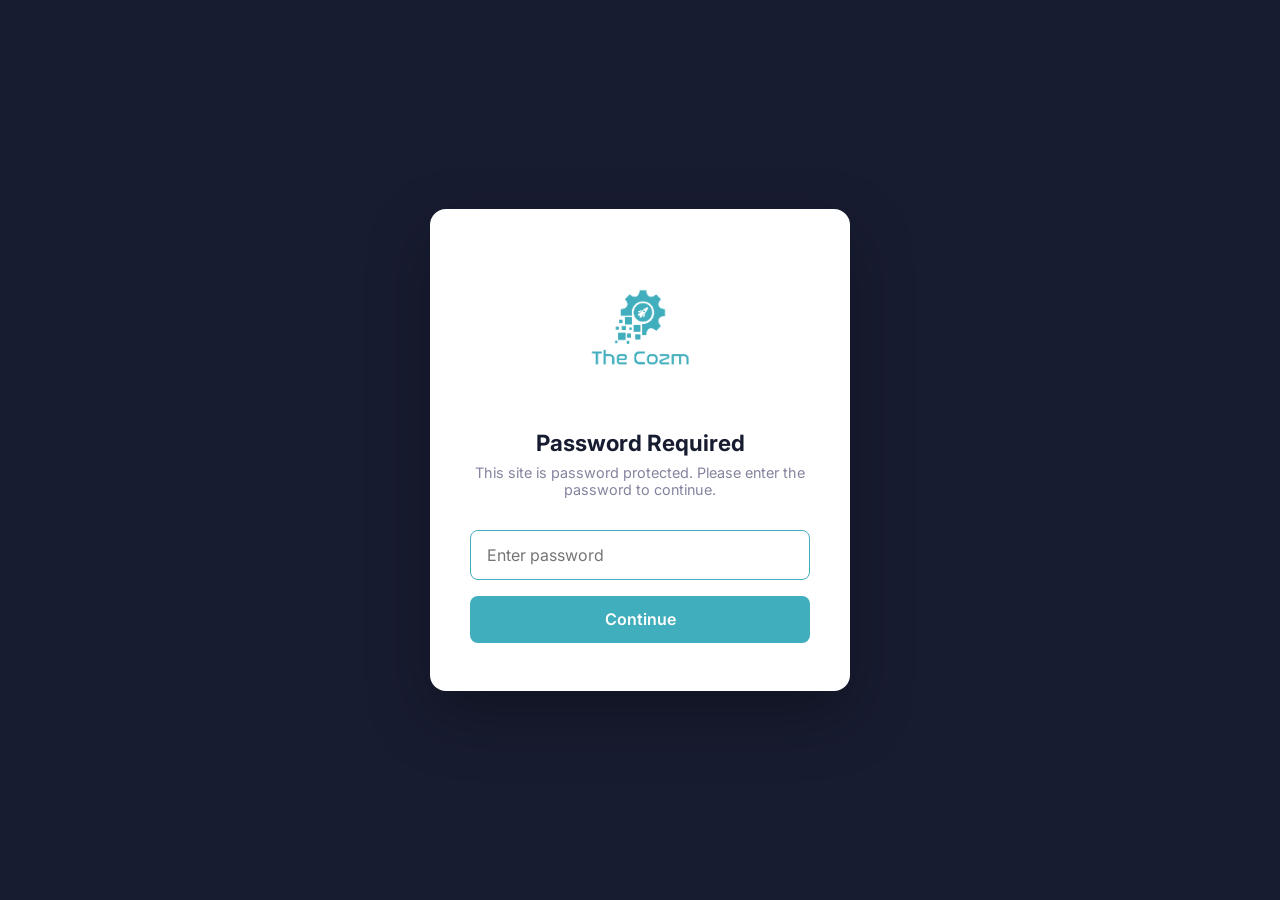
==== commit 094e4e5e: "Add password protection to all pages Co-Authored-By: Claude Sonnet 4.6 <noreply@anthropic.com>" ====
--- a/about.html
+++ b/about.html
@@ -1,6 +1,7 @@
 <!DOCTYPE html>
 <html lang="en">
 <head>
+  <script src="auth-check.js"></script>
   <meta charset="UTF-8">
   <meta name="viewport" content="width=device-width, initial-scale=1.0">
   <title>About Us — Our Story, Mission & Team | The Cozm</title>
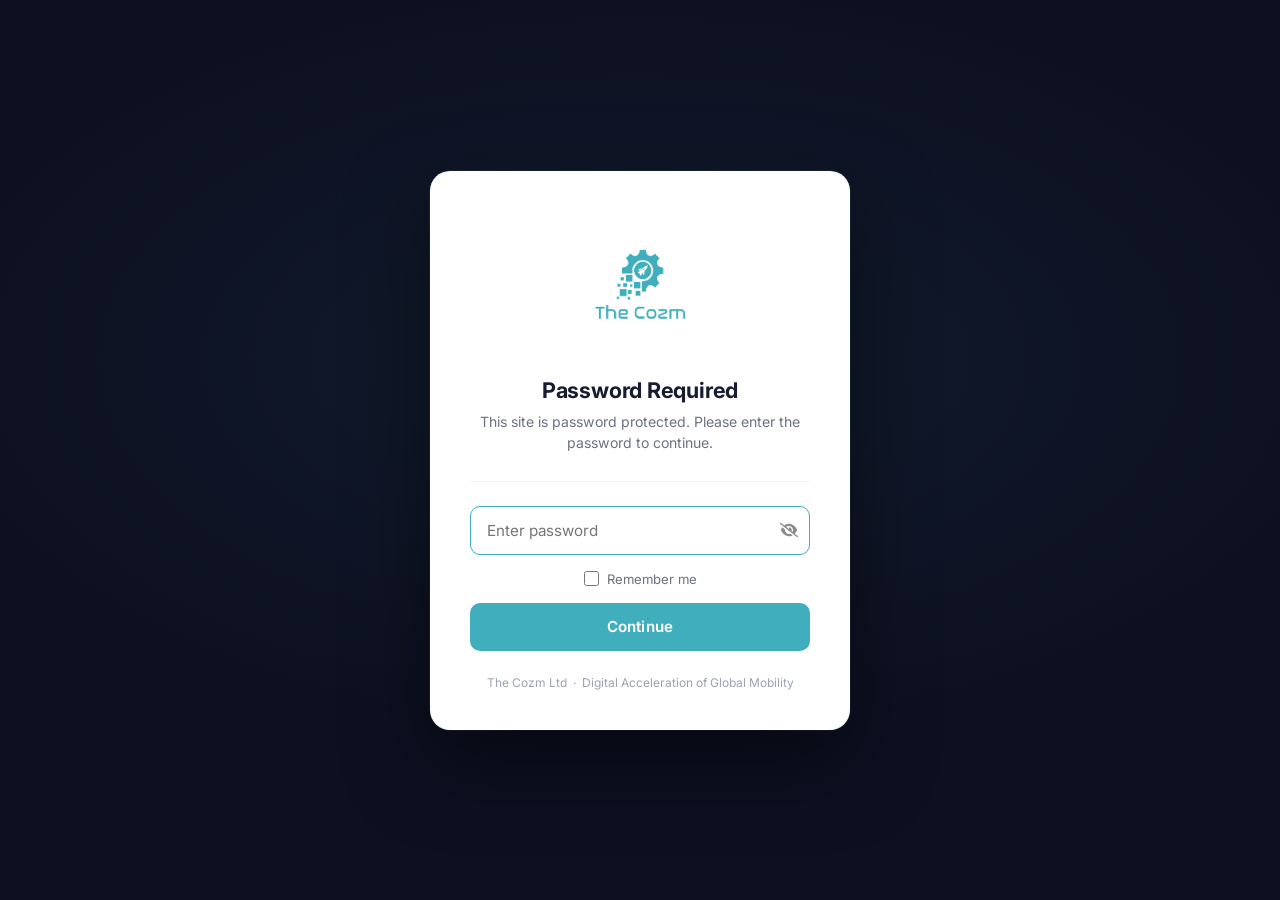
==== commit d40a8933: "Encrypt all pages with StatiCrypt (AES-256-CBC) - Replaced custom auth-check.js/password.html system" ====
--- a/about.html
+++ b/about.html
@@ -1,281 +1,877 @@
 <!DOCTYPE html>
-<html lang="en">
+<html class="staticrypt-html">
 <head>
-  <script src="auth-check.js"></script>
-  <meta charset="UTF-8">
-  <meta name="viewport" content="width=device-width, initial-scale=1.0">
-  <title>About Us — Our Story, Mission & Team | The Cozm</title>
-  <meta name="description" content="Learn about The Cozm — our story, our mission to automate global mobility, and the team building the future of cross-border compliance.">
-  <link rel="stylesheet" href="styles.css">
+  <meta charset="utf-8">
+  <title>Password Required</title>
+  <meta name="viewport" content="width=device-width, initial-scale=1">
+  <meta http-equiv="cache-control" content="max-age=0">
+  <meta http-equiv="cache-control" content="no-cache">
+  <meta http-equiv="expires" content="0">
+  <meta http-equiv="expires" content="Tue, 01 Jan 1980 1:00:00 GMT">
+  <meta http-equiv="pragma" content="no-cache">
   <link rel="preconnect" href="https://fonts.googleapis.com">
+  <link rel="preconnect" href="https://fonts.gstatic.com" crossorigin>
+  <link href="https://fonts.googleapis.com/css2?family=Inter:wght@400;500;600;700&display=swap" rel="stylesheet">
+  <style>
+    *, *::before, *::after { box-sizing: border-box; margin: 0; padding: 0; }
+
+    .staticrypt-html, .staticrypt-body { height: 100%; }
+
+    .staticrypt-body {
+      font-family: 'Inter', 'Arial', sans-serif;
+      background: #0D1021;
+      min-height: 100vh;
+      display: flex;
+      align-items: center;
+      justify-content: center;
+      padding: 1rem;
+      background-image: radial-gradient(ellipse 80% 60% at 50% 40%, rgba(64,174,188,0.08), transparent 70%);
+    }
+
+    .hidden { display: none !important; }
+
+    /* Loading spinner */
+    .staticrypt-spinner-container {
+      position: fixed;
+      inset: 0;
+      display: flex;
+      align-items: center;
+      justify-content: center;
+      background: #0D1021;
+    }
+    .staticrypt-spinner {
+      width: 2.5rem;
+      height: 2.5rem;
+      border: 3px solid rgba(64,174,188,0.25);
+      border-top-color: #40AEBC;
+      border-radius: 50%;
+      animation: cozm-spin 0.75s linear infinite;
+    }
+    @keyframes cozm-spin { to { transform: rotate(360deg); } }
+
+    /* Password card */
+    .staticrypt-content {
+      width: 100%;
+      display: flex;
+      align-items: center;
+      justify-content: center;
+      min-height: 100vh;
+    }
+
+    .staticrypt-form {
+      background: #ffffff;
+      border-radius: 20px;
+      padding: 3rem 2.5rem 2.5rem;
+      width: 100%;
+      max-width: 420px;
+      text-align: center;
+      box-shadow: 0 32px 80px rgba(0,0,0,0.5), 0 0 0 1px rgba(64,174,188,0.1);
+    }
+
+    .cozm-logo {
+      width: 130px;
+      height: auto;
+      display: block;
+      margin: 0 auto 1.75rem;
+    }
+
+    .staticrypt-title {
+      font-size: 1.35rem;
+      font-weight: 700;
+      color: #181C31;
+      margin-bottom: 0.5rem;
+      letter-spacing: -0.01em;
+    }
+
+    .staticrypt-instructions {
+      font-size: 0.88rem;
+      color: #6B7280;
+      margin-bottom: 1.75rem;
+      line-height: 1.5;
+    }
+
+    .staticrypt-hr {
+      border: 0;
+      border-top: 1px solid #F0F0F4;
+      margin-bottom: 1.5rem;
+    }
+
+    /* Password input */
+    .staticrypt-password-container {
+      position: relative;
+      margin-bottom: 1rem;
+    }
+
+    .staticrypt-form input[type="password"],
+    .staticrypt-form input[type="text"] {
+      width: 100%;
+      padding: 0.875rem 2.75rem 0.875rem 1rem;
+      border: 1.5px solid #E5E7EB;
+      border-radius: 10px;
+      font-family: 'Inter', 'Arial', sans-serif;
+      font-size: 0.95rem;
+      color: #181C31;
+      background: #FAFAFA;
+      outline: none;
+      transition: border-color 0.2s, background 0.2s;
+    }
+
+    .staticrypt-form input[type="password"]:focus,
+    .staticrypt-form input[type="text"]:focus {
+      border-color: #40AEBC;
+      background: #fff;
+    }
+
+    .staticrypt-toggle-password-visibility {
+      position: absolute;
+      right: 12px;
+      top: 50%;
+      transform: translateY(-50%);
+      cursor: pointer;
+      width: 18px;
+      height: 18px;
+      opacity: 0.45;
+      transition: opacity 0.15s;
+    }
+    .staticrypt-toggle-password-visibility:hover { opacity: 0.8; }
+
+    /* Submit button */
+    .staticrypt-decrypt-button {
+      width: 100%;
+      padding: 0.9rem;
+      background: #40AEBC;
+      color: #ffffff;
+      border: none;
+      border-radius: 10px;
+      font-family: 'Inter', 'Arial', sans-serif;
+      font-size: 0.95rem;
+      font-weight: 600;
+      cursor: pointer;
+      transition: background 0.2s, transform 0.1s;
+      letter-spacing: 0.01em;
+      text-transform: none;
+    }
+    .staticrypt-decrypt-button:hover { background: #38A0AE; }
+    .staticrypt-decrypt-button:active { transform: scale(0.99); }
+
+    /* Remember me */
+    label.staticrypt-remember {
+      display: flex;
+      align-items: center;
+      justify-content: center;
+      gap: 0.5rem;
+      margin-bottom: 1rem;
+      font-size: 0.82rem;
+      color: #6B7280;
+      cursor: pointer;
+    }
+    .staticrypt-remember input[type="checkbox"] {
+      width: 15px;
+      height: 15px;
+      accent-color: #40AEBC;
+    }
+
+    .cozm-footer {
+      margin-top: 1.5rem;
+      font-size: 0.75rem;
+      color: #9CA3AF;
+    }
+  </style>
 </head>
-<body>
-
-<nav class="nav">
-  <div class="nav-inner">
-    <a href="index.html" class="nav-logo"><img src="assets/logo-transparent.png" alt="The Cozm"></a>
-    <ul class="nav-menu">
-      <li class="nav-item"><a href="index.html" class="nav-link">Home</a></li>
-      <li class="nav-item">
-        <a href="#" class="nav-link">Our Solutions ▾</a>
-        <div class="nav-dropdown">
-          <a href="cozm-travel.html">Cozm Travel</a>
-          <a href="cozm-unity.html">Cozm Unity</a>
-          <a href="cozm-nemo.html">Cozm Nemo <span style="font-size:0.7rem;color:#40AEBC;margin-left:4px">Soon</span></a>
+<body class="staticrypt-body">
+
+  <div id="staticrypt_loading" class="staticrypt-spinner-container">
+    <div class="staticrypt-spinner"></div>
+  </div>
+
+  <div id="staticrypt_content" class="staticrypt-content hidden">
+    <div class="staticrypt-form">
+      <img src="assets/logo-transparent.png" alt="The Cozm" class="cozm-logo" onerror="this.style.display='none'">
+      <p class="staticrypt-title">Password Required</p>
+      <p class="staticrypt-instructions">This site is password protected. Please enter the password to continue.</p>
+      <hr class="staticrypt-hr">
+
+      <form id="staticrypt-form" action="#" method="post">
+        <div class="staticrypt-password-container">
+          <input
+            id="staticrypt-password"
+            type="password"
+            name="password"
+            placeholder="Enter password"
+            autofocus
+          >
+          <img
+            class="staticrypt-toggle-password-visibility"
+            alt="Show password"
+            title="Show password"
+            src="[data-uri]"
+          >
         </div>
-      </li>
-      <li class="nav-item"><a href="why-us.html" class="nav-link">Why Us?</a></li>
-      <li class="nav-item"><a href="why-now.html" class="nav-link">Why Now?</a></li>
-      <li class="nav-item"><a href="case-studies.html" class="nav-link">Case Studies</a></li>
-      <li class="nav-item">
-        <a href="#" class="nav-link active">About Us ▾</a>
-        <div class="nav-dropdown">
-          <a href="about.html#story" style="color:#40AEBC">Our Story</a>
-          <a href="about.html#mission">Mission, Vision & Values</a>
-          <a href="about.html#team">Our Team</a>
-          <a href="about.html#partnerships">Expertise & Partnerships</a>
-        </div>
-      </li>
-      <li class="nav-item">
-        <a href="#" class="nav-link">Insights ▾</a>
-        <div class="nav-dropdown"><a href="insights.html">Articles</a><a href="insights.html#news">News</a><a href="events.html">Events</a></div>
-      </li>
-    </ul>
-    <a href="#book-demo" class="btn btn-teal nav-cta">Book a Demo</a>
-    <div class="hamburger" onclick="toggleMenu()"><span></span><span></span><span></span></div>
-  </div>
-</nav>
-<div class="mobile-menu" id="mobileMenu">
-  <a href="index.html" class="mobile-nav-link">Home</a>
-  <a href="cozm-travel.html" class="mobile-nav-link">Cozm Travel</a>
-  <a href="cozm-unity.html" class="mobile-nav-link">Cozm Unity</a>
-  <a href="why-us.html" class="mobile-nav-link">Why Us?</a>
-  <a href="why-now.html" class="mobile-nav-link">Why Now?</a>
-  <a href="about.html" class="mobile-nav-link">About Us</a>
-  <a href="insights.html" class="mobile-nav-link">Insights</a>
-  <a href="#book-demo" class="btn btn-teal">Book a Demo</a>
-</div>
-
-<!-- HERO -->
-<section class="page-hero">
-  <div class="container">
-    <div class="section-label">About Us</div>
-    <h1>We Are <span style="color:#40AEBC">The Cozm</span></h1>
-    <p>Built not to digitise the status quo — but to completely rethink it. From one vision to a globally distributed team spanning five continents.</p>
-  </div>
-</section>
-
-<!-- OUR STORY -->
-<section class="section" id="story">
-  <div class="container">
-    <div class="grid-2">
-      <div>
-        <div class="section-label">Our Story</div>
-        <h2>From Frustration to <span class="teal">Foundation</span></h2>
-        <p style="margin-top:1.25rem;line-height:1.9">The name <strong>The Cozm</strong> comes from the Greek word <em>Cosmos</em> — meaning a world without boundaries. That name says everything about what we're building.</p>
-        <p style="margin-top:1rem;line-height:1.9">Our founder, <strong>Benjamin Oghene</strong>, held senior roles at three of the Big Four, most recently as Global Head of Technology and Innovation at PwC. He saw first-hand how outdated, manual processes were slowing down how organisations managed mobile workforces — siloed systems, reactive compliance, and tools that didn't reflect how people actually work today.</p>
-        <p style="margin-top:1rem;line-height:1.9">With a background in computer science, Ben set out to build something better. The Cozm began not to digitise the status quo, but to completely rethink it.</p>
-        <p style="margin-top:1rem;line-height:1.9">Whether you are deploying one person or one hundred, you'll do it with fewer delays, lower costs, and complete confidence at every step.</p>
-      </div>
-      <div>
-        <div style="background:var(--dark-indigo);border-radius:24px;overflow:hidden;position:relative;text-align:center">
-          <img src="assets/Benjamin.jpg" alt="Benjamin Oghene — Founder & CEO" style="width:100%;height:auto;display:block">
-          <div style="padding:1.75rem 2rem 2rem">
-            <div style="font-weight:700;color:white;font-size:1.1rem">Benjamin Oghene</div>
-            <div style="font-size:0.875rem;color:#40AEBC;margin-top:0.25rem;font-weight:600">Founder &amp; CEO</div>
-            <p style="font-size:0.875rem;color:rgba(255,255,255,0.5);margin-top:0.75rem;line-height:1.65">Former Global Head of Technology &amp; Innovation, PwC. Big Four veteran. Computer science background. Builder of the world's first Digital Global Mobility Workforce.</p>
-          </div>
-        </div>
-      </div>
+
+        <label id="staticrypt-remember-label" class="staticrypt-remember hidden">
+          <input id="staticrypt-remember" type="checkbox" name="remember">
+          Remember me
+        </label>
+
+        <input type="submit" class="staticrypt-decrypt-button" value="Continue">
+      </form>
+
+      <p class="cozm-footer">The Cozm Ltd &nbsp;&middot;&nbsp; Digital Acceleration of Global Mobility</p>
     </div>
   </div>
-</section>
-
-<!-- MISSION, VISION, VALUES -->
-<section class="section" style="background:var(--pastel-blue)" id="mission">
-  <div class="container">
-
-    <!-- Mission -->
-    <div style="text-align:center;max-width:780px;margin:0 auto 5rem">
-      <div class="section-label">Our Mission</div>
-      <h2 style="font-size:clamp(1.5rem,3vw,2.25rem);line-height:1.4">"Our Mission is to Automate Cross-Border Compliance and Repetitive Global Mobility Tasks… so you can focus on building the mobile workforce of tomorrow."</h2>
-    </div>
-
-    <!-- Vision -->
-    <div style="background:var(--dark-indigo);border-radius:24px;padding:4rem;text-align:center;position:relative;overflow:hidden;margin-bottom:4rem">
-      <div style="position:absolute;inset:0;background:radial-gradient(ellipse 70% 70% at 50% 50%,rgba(64,174,188,0.1),transparent 70%)"></div>
-      <div style="position:relative;z-index:2">
-        <div class="section-label">Our Vision</div>
-        <h2 style="color:white;margin-bottom:1rem">A More Equitable Future</h2>
-        <p style="color:rgba(255,255,255,0.6);max-width:680px;margin:0 auto;font-size:1.05rem;line-height:1.8">Build a world where skilled individuals can work anywhere regardless of personal demographics. Automated global mobility solutions mitigate human cognitive biases — creating a more reliable, fair, and equitable system. Not just for business, but for the greater good.</p>
-      </div>
-    </div>
-
-    <!-- Values -->
-    <div class="text-center mb-4">
-      <div class="section-label">Our Values</div>
-      <h2>What We Stand For</h2>
-    </div>
-    <div class="values-grid">
-      <div class="value-card">
-        <div class="value-icon">🌍</div>
-        <h4>Diversity</h4>
-        <p>Building a world where talent knows no boundaries. Committed to overcoming bias in every dimension of global mobility.</p>
-      </div>
-      <div class="value-card">
-        <div class="value-icon">🤝</div>
-        <h4>Collaboration</h4>
-        <p>Break down silos, share knowledge, solve problems through partnership — with clients, with partners, and within our own team.</p>
-      </div>
-      <div class="value-card">
-        <div class="value-icon">⚡</div>
-        <h4>Efficiency</h4>
-        <p>Always looking for more efficient ways to work through automation and creativity. If it can be automated, it should be.</p>
-      </div>
-    </div>
-  </div>
-</section>
-
-<!-- TEAM -->
-<section class="section" id="team">
-  <div class="container">
-    <div class="text-center mb-4">
-      <div class="section-label">Our Team</div>
-      <h2>The People Building the <span class="teal">Future of Global Mobility</span></h2>
-      <p style="max-width:720px;margin:1rem auto 0">True to our vision of building a world where skilled individuals can work anywhere, our globally distributed team of engineers, global mobility and travel experts spans five continents. Trusted by leading multinational corporations, our talented team has more than <strong>100 years of combined experience.</strong></p>
-    </div>
-    <div class="team-grid">
-
-      <div class="team-card">
-        <div class="team-avatar">
-          <img src="assets/Benjamin.jpg" alt="Benjamin Oghene">
-        </div>
-        <h4>Benjamin Oghene</h4>
-        <div class="team-role">Founder &amp; CEO</div>
-        <p class="team-bio">Former Global Head of Technology and Innovation at PwC. Senior roles at three of the Big Four. Computer science background. Founded The Cozm to rethink — not just digitise — global mobility.</p>
-      </div>
-
-      <div class="team-card">
-        <div class="team-avatar initials">NG</div>
-        <h4>Nargiz Garadaghi</h4>
-        <div class="team-role">VP, Strategy &amp; Consulting</div>
-        <p class="team-bio">Unique blend of legal knowledge and commercial acumen. Extensive expertise in immigration law, Posted Worker compliance, and cross-border workforce strategy. Previously at Newland Chase (CIBT) and EY. Based in the Middle East.</p>
-      </div>
-
-      <div class="team-card">
-        <div class="team-avatar">
-          <img src="assets/Graham.jpeg" alt="Graham Wyllie">
-        </div>
-        <h4>Graham Wyllie</h4>
-        <div class="team-role">Chief Growth Officer</div>
-        <p class="team-bio">30+ years in global mobility. Previously Partner at both EY and PwC, specialising in cross-border talent mobility, international tax compliance, and global compensation reporting. Recognised thought leader. Based in London.</p>
-      </div>
-
-      <div class="team-card">
-        <div class="team-avatar">
-          <img src="assets/Paul_sq.png" alt="Paul Papacz">
-        </div>
-        <h4>Paul Papacz</h4>
-        <div class="team-role">Technology Lead</div>
-        <p class="team-bio">Over a decade of software engineering experience across academia and industry. Leads technical development of the platform. Specialises in complex web applications and APIs. Originally from Germany, based in London.</p>
-      </div>
-
-      <div class="team-card">
-        <div class="team-avatar">
-          <img src="assets/Jennifer_sq.png" alt="Jennifer">
-        </div>
-        <h4>Jennifer</h4>
-        <div class="team-role">Strategy &amp; Consulting Lead</div>
-        <p class="team-bio">Strategic advisory on global mobility policy design and compliance framework. Brings deep expertise in structuring compliant, scalable mobility programmes for multinational organisations.</p>
-      </div>
-
-      <div class="team-card">
-        <div class="team-avatar initials">+</div>
-        <h4>Growing Team</h4>
-        <div class="team-role">Across 5 Continents</div>
-        <p class="team-bio">Our team continues to grow and expand. If you'd like to be part of our mission, see our open roles on LinkedIn.</p>
-        <a href="https://www.linkedin.com/company/thecozm" target="_blank" class="product-link" style="justify-content:center;margin-top:0.75rem">View open roles →</a>
-      </div>
-
-    </div>
-  </div>
-</section>
-
-<!-- EXPERTISE & PARTNERSHIPS -->
-<section class="expertise section" id="partnerships">
-  <div class="container">
-    <div class="expertise-text">
-      <div class="section-label">Our Expertise</div>
-      <h2 style="color:white">Trusted by Leading<br>Multinational Corporations</h2>
-      <p>Three years in, The Cozm has already earned the trust of leading multinational corporations and a network of elite strategic partners.</p>
-    </div>
-    <div class="stats-grid">
-      <div class="stat-item">
-        <div class="stat-number">25+</div>
-        <div class="stat-label">System Integrations</div>
-      </div>
-      <div class="stat-item">
-        <div class="stat-number">100+</div>
-        <div class="stat-label">Years Combined Experience</div>
-      </div>
-      <div class="stat-item">
-        <div class="stat-number">€15m+</div>
-        <div class="stat-label">Client Cost Savings</div>
-      </div>
-      <div class="stat-item">
-        <div class="stat-number">10,000+</div>
-        <div class="stat-label">Hours Saved for Clients</div>
-      </div>
-    </div>
-    <div style="margin-top:4rem;background:rgba(255,255,255,0.03);border:1px solid rgba(64,174,188,0.15);border-radius:20px;padding:3rem;text-align:center">
-      <div class="section-label">Strategic Partners</div>
-      <h3 style="color:white;margin-bottom:1rem">An Ecosystem of Elite Partners</h3>
-      <p style="color:rgba(255,255,255,0.55);max-width:680px;margin:0 auto;font-size:0.95rem">Our ecosystem includes two of the world's premier visa and immigration specialists, two of the Big Four accounting firms, and a market-leading Relocation Management Company — with further high-level expansions currently underway.</p>
-      <p style="color:rgba(64,174,188,0.7);font-size:0.85rem;margin-top:1.5rem">Partnership announcements coming soon.</p>
-    </div>
-  </div>
-</section>
-
-<!-- CTA -->
-<section class="cta-banner" id="book-demo">
-  <div class="container">
-    <div class="section-label">Work With Us</div>
-    <h2>Ready to Build the Future of<br>Global Mobility Together?</h2>
-    <p>Book a demo or reach out to explore how The Cozm can transform your programme.</p>
-    <div class="btn-group">
-      <a href="mailto:support@thecozm.com" class="btn btn-teal">Book a Demo</a>
-      <a href="mailto:benjamin@thecozm.com" class="btn btn-outline-white">Contact Benjamin →</a>
-    </div>
-  </div>
-</section>
-
-<footer class="footer">
-  <div class="footer-top">
-    <img src="assets/logo-transparent.png" alt="The Cozm">
-    <p>Digital Acceleration of Global Mobility</p>
-    <div class="footer-social">
-      <a href="https://www.linkedin.com/company/thecozm" target="_blank" title="LinkedIn">in</a>
-      <a href="mailto:support@thecozm.com" title="Email">✉</a>
-      <a href="https://www.thecozm.com" target="_blank" title="Website">🌐</a>
-    </div>
-  </div>
-  <div class="container">
-    <div class="footer-grid">
-      <div class="footer-col"><h5>Solutions</h5><ul><li><a href="cozm-travel.html">Cozm Travel</a></li><li><a href="cozm-unity.html">Cozm Unity</a></li><li><a href="cozm-nemo.html">Cozm Nemo</a></li></ul></div>
-      <div class="footer-col"><h5>Company</h5><ul><li><a href="why-us.html">Why Us?</a></li><li><a href="why-now.html">Why Now?</a></li><li><a href="case-studies.html">Case Studies</a></li><li><a href="about.html">About Us</a></li></ul></div>
-      <div class="footer-col"><h5>Insights</h5><ul><li><a href="insights.html">Articles</a></li><li><a href="insights.html#news">News</a></li></ul></div>
-      <div class="footer-col"><h5>Contact</h5><ul><li><a href="mailto:support@thecozm.com">support@thecozm.com</a></li><li><a href="mailto:benjamin@thecozm.com">benjamin@thecozm.com</a></li><li><a href="https://www.thecozm.com" target="_blank">www.thecozm.com</a></li></ul></div>
-    </div>
-    <div class="footer-address">
-      <p>The Cozm Ltd &nbsp;·&nbsp; London, United Kingdom &nbsp;·&nbsp; <a href="mailto:support@thecozm.com">support@thecozm.com</a></p>
-      <div class="iso-badge"><span class="badge">ISO 7001</span> Certified</div>
-    </div>
-    <div class="footer-bottom">
-      <p>© 2025 The Cozm Ltd. All rights reserved. | <a href="#">Privacy Policy</a> | <a href="#">Terms of Service</a></p>
-    </div>
-  </div>
-</footer>
-<script src="chatbot.js"></script>
-<script>function toggleMenu() { document.getElementById('mobileMenu').classList.toggle('open'); }</script>
+
+  <script>
+    const staticryptInitiator = ((function(){
+  const exports = {};
+  const cryptoEngine = ((function(){
+  const exports = {};
+  const { subtle } = crypto;
+
+const IV_BITS = 16 * 8;
+const HEX_BITS = 4;
+const ENCRYPTION_ALGO = "AES-CBC";
+
+/**
+ * Translates between utf8 encoded hexadecimal strings
+ * and Uint8Array bytes.
+ */
+const HexEncoder = {
+    /**
+     * hex string -> bytes
+     * @param {string} hexString
+     * @returns {Uint8Array}
+     */
+    parse: function (hexString) {
+        if (hexString.length % 2 !== 0) throw "Invalid hexString";
+        const arrayBuffer = new Uint8Array(hexString.length / 2);
+
+        for (let i = 0; i < hexString.length; i += 2) {
+            const byteValue = parseInt(hexString.substring(i, i + 2), 16);
+            if (isNaN(byteValue)) {
+                throw "Invalid hexString";
+            }
+            arrayBuffer[i / 2] = byteValue;
+        }
+        return arrayBuffer;
+    },
+
+    /**
+     * bytes -> hex string
+     * @param {Uint8Array} bytes
+     * @returns {string}
+     */
+    stringify: function (bytes) {
+        const hexBytes = [];
+
+        for (let i = 0; i < bytes.length; ++i) {
+            let byteString = bytes[i].toString(16);
+            if (byteString.length < 2) {
+                byteString = "0" + byteString;
+            }
+            hexBytes.push(byteString);
+        }
+        return hexBytes.join("");
+    },
+};
+
+/**
+ * Translates between utf8 strings and Uint8Array bytes.
+ */
+const UTF8Encoder = {
+    parse: function (str) {
+        return new TextEncoder().encode(str);
+    },
+
+    stringify: function (bytes) {
+        return new TextDecoder().decode(bytes);
+    },
+};
+
+/**
+ * Salt and encrypt a msg with a password.
+ */
+async function encrypt(msg, hashedPassword) {
+    // Must be 16 bytes, unpredictable, and preferably cryptographically random. However, it need not be secret.
+    // https://developer.mozilla.org/en-US/docs/Web/API/SubtleCrypto/encrypt#parameters
+    const iv = crypto.getRandomValues(new Uint8Array(IV_BITS / 8));
+
+    const key = await subtle.importKey("raw", HexEncoder.parse(hashedPassword), ENCRYPTION_ALGO, false, ["encrypt"]);
+
+    const encrypted = await subtle.encrypt(
+        {
+            name: ENCRYPTION_ALGO,
+            iv: iv,
+        },
+        key,
+        UTF8Encoder.parse(msg)
+    );
+
+    // iv will be 32 hex characters, we prepend it to the ciphertext for use in decryption
+    return HexEncoder.stringify(iv) + HexEncoder.stringify(new Uint8Array(encrypted));
+}
+exports.encrypt = encrypt;
+
+/**
+ * Decrypt a salted msg using a password.
+ *
+ * @param {string} encryptedMsg
+ * @param {string} hashedPassword
+ * @returns {Promise<string>}
+ */
+async function decrypt(encryptedMsg, hashedPassword) {
+    const ivLength = IV_BITS / HEX_BITS;
+    const iv = HexEncoder.parse(encryptedMsg.substring(0, ivLength));
+    const encrypted = encryptedMsg.substring(ivLength);
+
+    const key = await subtle.importKey("raw", HexEncoder.parse(hashedPassword), ENCRYPTION_ALGO, false, ["decrypt"]);
+
+    const outBuffer = await subtle.decrypt(
+        {
+            name: ENCRYPTION_ALGO,
+            iv: iv,
+        },
+        key,
+        HexEncoder.parse(encrypted)
+    );
+
+    return UTF8Encoder.stringify(new Uint8Array(outBuffer));
+}
+exports.decrypt = decrypt;
+
+/**
+ * Salt and hash the password so it can be stored in localStorage without opening a password reuse vulnerability.
+ *
+ * @param {string} password
+ * @param {string} salt
+ * @returns {Promise<string>}
+ */
+async function hashPassword(password, salt) {
+    // we hash the password in multiple steps, each adding more iterations. This is because we used to allow less
+    // iterations, so for backward compatibility reasons, we need to support going from that to more iterations.
+    let hashedPassword = await hashLegacyRound(password, salt);
+
+    hashedPassword = await hashSecondRound(hashedPassword, salt);
+
+    return hashThirdRound(hashedPassword, salt);
+}
+exports.hashPassword = hashPassword;
+
+/**
+ * This hashes the password with 1k iterations. This is a low number, we need this function to support backwards
+ * compatibility.
+ *
+ * @param {string} password
+ * @param {string} salt
+ * @returns {Promise<string>}
+ */
+function hashLegacyRound(password, salt) {
+    return pbkdf2(password, salt, 1000, "SHA-1");
+}
+exports.hashLegacyRound = hashLegacyRound;
+
+/**
+ * Add a second round of iterations. This is because we used to use 1k, so for backwards compatibility with
+ * remember-me/autodecrypt links, we need to support going from that to more iterations.
+ *
+ * @param hashedPassword
+ * @param salt
+ * @returns {Promise<string>}
+ */
+function hashSecondRound(hashedPassword, salt) {
+    return pbkdf2(hashedPassword, salt, 14000, "SHA-256");
+}
+exports.hashSecondRound = hashSecondRound;
+
+/**
+ * Add a third round of iterations to bring total number to 600k. This is because we used to use 1k, then 15k, so for
+ * backwards compatibility with remember-me/autodecrypt links, we need to support going from that to more iterations.
+ *
+ * @param hashedPassword
+ * @param salt
+ * @returns {Promise<string>}
+ */
+function hashThirdRound(hashedPassword, salt) {
+    return pbkdf2(hashedPassword, salt, 585000, "SHA-256");
+}
+exports.hashThirdRound = hashThirdRound;
+
+/**
+ * Salt and hash the password so it can be stored in localStorage without opening a password reuse vulnerability.
+ *
+ * @param {string} password
+ * @param {string} salt
+ * @param {int} iterations
+ * @param {string} hashAlgorithm
+ * @returns {Promise<string>}
+ */
+async function pbkdf2(password, salt, iterations, hashAlgorithm) {
+    const key = await subtle.importKey("raw", UTF8Encoder.parse(password), "PBKDF2", false, ["deriveBits"]);
+
+    const keyBytes = await subtle.deriveBits(
+        {
+            name: "PBKDF2",
+            hash: hashAlgorithm,
+            iterations,
+            salt: UTF8Encoder.parse(salt),
+        },
+        key,
+        256
+    );
+
+    return HexEncoder.stringify(new Uint8Array(keyBytes));
+}
+
+function generateRandomSalt() {
+    const bytes = crypto.getRandomValues(new Uint8Array(128 / 8));
+
+    return HexEncoder.stringify(new Uint8Array(bytes));
+}
+exports.generateRandomSalt = generateRandomSalt;
+
+async function signMessage(hashedPassword, message) {
+    const key = await subtle.importKey(
+        "raw",
+        HexEncoder.parse(hashedPassword),
+        {
+            name: "HMAC",
+            hash: "SHA-256",
+        },
+        false,
+        ["sign"]
+    );
+    const signature = await subtle.sign("HMAC", key, UTF8Encoder.parse(message));
+
+    return HexEncoder.stringify(new Uint8Array(signature));
+}
+exports.signMessage = signMessage;
+
+function getRandomAlphanum() {
+    const possibleCharacters = "abcdefghijklmnopqrstuvwxyzABCDEFGHIJKLMNOPQRSTUVWXYZ0123456789";
+
+    let byteArray;
+    let parsedInt;
+
+    // Keep generating new random bytes until we get a value that falls
+    // within a range that can be evenly divided by possibleCharacters.length
+    do {
+        byteArray = crypto.getRandomValues(new Uint8Array(1));
+        // extract the lowest byte to get an int from 0 to 255 (probably unnecessary, since we're only generating 1 byte)
+        parsedInt = byteArray[0] & 0xff;
+    } while (parsedInt >= 256 - (256 % possibleCharacters.length));
+
+    // Take the modulo of the parsed integer to get a random number between 0 and totalLength - 1
+    const randomIndex = parsedInt % possibleCharacters.length;
+
+    return possibleCharacters[randomIndex];
+}
+
+/**
+ * Generate a random string of a given length.
+ *
+ * @param {int} length
+ * @returns {string}
+ */
+function generateRandomString(length) {
+    let randomString = "";
+
+    for (let i = 0; i < length; i++) {
+        randomString += getRandomAlphanum();
+    }
+
+    return randomString;
+}
+exports.generateRandomString = generateRandomString;
+
+  return exports;
+})());
+const codec = ((function(){
+  const exports = {};
+  /**
+ * Initialize the codec with the provided cryptoEngine - this return functions to encode and decode messages.
+ *
+ * @param cryptoEngine - the engine to use for encryption / decryption
+ */
+function init(cryptoEngine) {
+    const exports = {};
+
+    /**
+     * Top-level function for encoding a message.
+     * Includes password hashing, encryption, and signing.
+     *
+     * @param {string} msg
+     * @param {string} password
+     * @param {string} salt
+     *
+     * @returns {string} The encoded text
+     */
+    async function encode(msg, password, salt) {
+        const hashedPassword = await cryptoEngine.hashPassword(password, salt);
+
+        const encrypted = await cryptoEngine.encrypt(msg, hashedPassword);
+
+        // we use the hashed password in the HMAC because this is effectively what will be used a password (so we can store
+        // it in localStorage safely, we don't use the clear text password)
+        const hmac = await cryptoEngine.signMessage(hashedPassword, encrypted);
+
+        return hmac + encrypted;
+    }
+    exports.encode = encode;
+
+    /**
+     * Encode using a password that has already been hashed. This is useful to encode multiple messages in a row, that way
+     * we don't need to hash the password multiple times.
+     *
+     * @param {string} msg
+     * @param {string} hashedPassword
+     *
+     * @returns {string} The encoded text
+     */
+    async function encodeWithHashedPassword(msg, hashedPassword) {
+        const encrypted = await cryptoEngine.encrypt(msg, hashedPassword);
+
+        // we use the hashed password in the HMAC because this is effectively what will be used a password (so we can store
+        // it in localStorage safely, we don't use the clear text password)
+        const hmac = await cryptoEngine.signMessage(hashedPassword, encrypted);
+
+        return hmac + encrypted;
+    }
+    exports.encodeWithHashedPassword = encodeWithHashedPassword;
+
+    /**
+     * Top-level function for decoding a message.
+     * Includes signature check and decryption.
+     *
+     * @param {string} signedMsg
+     * @param {string} hashedPassword
+     * @param {string} salt
+     * @param {int} backwardCompatibleAttempt
+     * @param {string} originalPassword
+     *
+     * @returns {Object} {success: true, decoded: string} | {success: false, message: string}
+     */
+    async function decode(signedMsg, hashedPassword, salt, backwardCompatibleAttempt = 0, originalPassword = "") {
+        const encryptedHMAC = signedMsg.substring(0, 64);
+        const encryptedMsg = signedMsg.substring(64);
+        const decryptedHMAC = await cryptoEngine.signMessage(hashedPassword, encryptedMsg);
+
+        if (decryptedHMAC !== encryptedHMAC) {
+            // we have been raising the number of iterations in the hashing algorithm multiple times, so to support the old
+            // remember-me/autodecrypt links we need to try bringing the old hashes up to speed.
+            originalPassword = originalPassword || hashedPassword;
+            if (backwardCompatibleAttempt === 0) {
+                const updatedHashedPassword = await cryptoEngine.hashThirdRound(originalPassword, salt);
+
+                return decode(signedMsg, updatedHashedPassword, salt, backwardCompatibleAttempt + 1, originalPassword);
+            }
+            if (backwardCompatibleAttempt === 1) {
+                let updatedHashedPassword = await cryptoEngine.hashSecondRound(originalPassword, salt);
+                updatedHashedPassword = await cryptoEngine.hashThirdRound(updatedHashedPassword, salt);
+
+                return decode(signedMsg, updatedHashedPassword, salt, backwardCompatibleAttempt + 1, originalPassword);
+            }
+
+            return { success: false, message: "Signature mismatch" };
+        }
+
+        return {
+            success: true,
+            decoded: await cryptoEngine.decrypt(encryptedMsg, hashedPassword),
+        };
+    }
+    exports.decode = decode;
+
+    return exports;
+}
+exports.init = init;
+
+  return exports;
+})());
+const decode = codec.init(cryptoEngine).decode;
+
+/**
+ * Initialize the staticrypt module, that exposes functions callbable by the password_template.
+ *
+ * @param {{
+ *  staticryptEncryptedMsgUniqueVariableName: string,
+ *  isRememberEnabled: boolean,
+ *  rememberDurationInDays: number,
+ *  staticryptSaltUniqueVariableName: string,
+ * }} staticryptConfig - object of data that is stored on the password_template at encryption time.
+ *
+ * @param {{
+ *  rememberExpirationKey: string,
+ *  rememberPassphraseKey: string,
+ *  replaceHtmlCallback: function,
+ *  clearLocalStorageCallback: function,
+ * }} templateConfig - object of data that can be configured by a custom password_template.
+ */
+function init(staticryptConfig, templateConfig) {
+    const exports = {};
+
+    /**
+     * Decrypt our encrypted page, replace the whole HTML.
+     *
+     * @param {string} hashedPassword
+     * @returns {Promise<boolean>}
+     */
+    async function decryptAndReplaceHtml(hashedPassword) {
+        const { staticryptEncryptedMsgUniqueVariableName, staticryptSaltUniqueVariableName } = staticryptConfig;
+        const { replaceHtmlCallback } = templateConfig;
+
+        const result = await decode(
+            staticryptEncryptedMsgUniqueVariableName,
+            hashedPassword,
+            staticryptSaltUniqueVariableName
+        );
+        if (!result.success) {
+            return false;
+        }
+        const plainHTML = result.decoded;
+
+        // if the user configured a callback call it, otherwise just replace the whole HTML
+        if (typeof replaceHtmlCallback === "function") {
+            replaceHtmlCallback(plainHTML);
+        } else {
+            document.write(plainHTML);
+            document.close();
+        }
+
+        return true;
+    }
+
+    /**
+     * Attempt to decrypt the page and replace the whole HTML.
+     *
+     * @param {string} password
+     * @param {boolean} isRememberChecked
+     *
+     * @returns {Promise<{isSuccessful: boolean, hashedPassword?: string}>} - we return an object, so that if we want to
+     *   expose more information in the future we can do it without breaking the password_template
+     */
+    async function handleDecryptionOfPage(password, isRememberChecked) {
+        const { staticryptSaltUniqueVariableName } = staticryptConfig;
+
+        // decrypt and replace the whole page
+        const hashedPassword = await cryptoEngine.hashPassword(password, staticryptSaltUniqueVariableName);
+        return handleDecryptionOfPageFromHash(hashedPassword, isRememberChecked);
+    }
+    exports.handleDecryptionOfPage = handleDecryptionOfPage;
+
+    async function handleDecryptionOfPageFromHash(hashedPassword, isRememberChecked) {
+        const { isRememberEnabled, rememberDurationInDays } = staticryptConfig;
+        const { rememberExpirationKey, rememberPassphraseKey } = templateConfig;
+
+        const isDecryptionSuccessful = await decryptAndReplaceHtml(hashedPassword);
+
+        if (!isDecryptionSuccessful) {
+            return {
+                isSuccessful: false,
+                hashedPassword,
+            };
+        }
+
+        // remember the hashedPassword and set its expiration if necessary
+        if (isRememberEnabled && isRememberChecked) {
+            window.localStorage.setItem(rememberPassphraseKey, hashedPassword);
+
+            // set the expiration if the duration isn't 0 (meaning no expiration)
+            if (rememberDurationInDays > 0) {
+                window.localStorage.setItem(
+                    rememberExpirationKey,
+                    (new Date().getTime() + rememberDurationInDays * 24 * 60 * 60 * 1000).toString()
+                );
+            }
+        }
+
+        return {
+            isSuccessful: true,
+            hashedPassword,
+        };
+    }
+    exports.handleDecryptionOfPageFromHash = handleDecryptionOfPageFromHash;
+
+    /**
+     * Clear localstorage from staticrypt related values
+     */
+    function clearLocalStorage() {
+        const { clearLocalStorageCallback, rememberExpirationKey, rememberPassphraseKey } = templateConfig;
+
+        if (typeof clearLocalStorageCallback === "function") {
+            clearLocalStorageCallback();
+        } else {
+            localStorage.removeItem(rememberPassphraseKey);
+            localStorage.removeItem(rememberExpirationKey);
+        }
+    }
+
+    async function handleDecryptOnLoad() {
+        let isSuccessful = await decryptOnLoadFromUrl();
+
+        if (!isSuccessful) {
+            isSuccessful = await decryptOnLoadFromRememberMe();
+        }
+
+        return { isSuccessful };
+    }
+    exports.handleDecryptOnLoad = handleDecryptOnLoad;
+
+    /**
+     * Clear storage if we are logging out
+     *
+     * @returns {boolean} - whether we logged out
+     */
+    function logoutIfNeeded() {
+        const logoutKey = "staticrypt_logout";
+
+        // handle logout through query param
+        const queryParams = new URLSearchParams(window.location.search);
+        if (queryParams.has(logoutKey)) {
+            clearLocalStorage();
+            return true;
+        }
+
+        // handle logout through URL fragment
+        const hash = window.location.hash.substring(1);
+        if (hash.includes(logoutKey)) {
+            clearLocalStorage();
+            return true;
+        }
+
+        return false;
+    }
+
+    /**
+     * To be called on load: check if we want to try to decrypt and replace the HTML with the decrypted content, and
+     * try to do it if needed.
+     *
+     * @returns {Promise<boolean>} true if we derypted and replaced the whole page, false otherwise
+     */
+    async function decryptOnLoadFromRememberMe() {
+        const { rememberDurationInDays } = staticryptConfig;
+        const { rememberExpirationKey, rememberPassphraseKey } = templateConfig;
+
+        // if we are login out, terminate
+        if (logoutIfNeeded()) {
+            return false;
+        }
+
+        // if there is expiration configured, check if we're not beyond the expiration
+        if (rememberDurationInDays && rememberDurationInDays > 0) {
+            const expiration = localStorage.getItem(rememberExpirationKey),
+                isExpired = expiration && new Date().getTime() > parseInt(expiration);
+
+            if (isExpired) {
+                clearLocalStorage();
+                return false;
+            }
+        }
+
+        const hashedPassword = localStorage.getItem(rememberPassphraseKey);
+
+        if (hashedPassword) {
+            // try to decrypt
+            const isDecryptionSuccessful = await decryptAndReplaceHtml(hashedPassword);
+
+            // if the decryption is unsuccessful the password might be wrong - silently clear the saved data and let
+            // the user fill the password form again
+            if (!isDecryptionSuccessful) {
+                clearLocalStorage();
+                return false;
+            }
+
+            return true;
+        }
+
+        return false;
+    }
+
+    async function decryptOnLoadFromUrl() {
+        const passwordKey = "staticrypt_pwd";
+        const rememberMeKey = "remember_me";
+
+        // try to get the password from the query param (for backward compatibility - we now want to avoid this method,
+        // since it sends the hashed password to the server which isn't needed)
+        const queryParams = new URLSearchParams(window.location.search);
+        const hashedPasswordQuery = queryParams.get(passwordKey);
+        const rememberMeQuery = queryParams.get(rememberMeKey);
+
+        const urlFragment = window.location.hash.substring(1);
+        // get the password from the url fragment
+        const hashedPasswordRegexMatch = urlFragment.match(new RegExp(passwordKey + "=([^&]*)"));
+        const hashedPasswordFragment = hashedPasswordRegexMatch ? hashedPasswordRegexMatch[1] : null;
+        const rememberMeFragment = urlFragment.includes(rememberMeKey);
+
+        const hashedPassword = hashedPasswordFragment || hashedPasswordQuery;
+        const rememberMe = rememberMeFragment || rememberMeQuery;
+
+        if (hashedPassword) {
+            return handleDecryptionOfPageFromHash(hashedPassword, rememberMe);
+        }
+
+        return false;
+    }
+
+    return exports;
+}
+exports.init = init;
+
+  return exports;
+})());
+    const templateError = "Bad password!",
+        templateToggleAltShow = "Show password",
+        templateToggleAltHide = "Hide password",
+        isRememberEnabled = true,
+        staticryptConfig = {"staticryptEncryptedMsgUniqueVariableName":"[base64]","isRememberEnabled":true,"rememberDurationInDays":7,"staticryptSaltUniqueVariableName":"47dc246b13917887fc46fa860927130d"};
+
+    const templateConfig = {
+        rememberExpirationKey: "staticrypt_expiration",
+        rememberPassphraseKey: "staticrypt_passphrase",
+        replaceHtmlCallback: null,
+        clearLocalStorageCallback: null,
+    };
+
+    const staticrypt = staticryptInitiator.init(staticryptConfig, templateConfig);
+
+    window.onload = async function () {
+        const { isSuccessful } = await staticrypt.handleDecryptOnLoad();
+        if (!isSuccessful) {
+            document.getElementById("staticrypt_loading").classList.add("hidden");
+            document.getElementById("staticrypt_content").classList.remove("hidden");
+            document.getElementById("staticrypt-password").focus();
+            if (isRememberEnabled) {
+                document.getElementById("staticrypt-remember-label").classList.remove("hidden");
+            }
+        }
+    };
+
+    const toggleIcon = document.querySelector(".staticrypt-toggle-password-visibility");
+    const imgSrcEyeClosed = "[data-uri]";
+    const imgSrcEyeOpened = "[data-uri]";
+
+    toggleIcon.addEventListener("click", function () {
+        const passwordInput = document.getElementById("staticrypt-password");
+        if (passwordInput.type === "password") {
+            passwordInput.type = "text";
+            toggleIcon.src = imgSrcEyeOpened;
+            toggleIcon.alt = templateToggleAltHide;
+            toggleIcon.title = templateToggleAltHide;
+        } else {
+            passwordInput.type = "password";
+            toggleIcon.src = imgSrcEyeClosed;
+            toggleIcon.alt = templateToggleAltShow;
+            toggleIcon.title = templateToggleAltShow;
+        }
+    });
+
+    document.getElementById("staticrypt-form").addEventListener("submit", async function (e) {
+        e.preventDefault();
+        const password = document.getElementById("staticrypt-password").value,
+            isRememberChecked = document.getElementById("staticrypt-remember").checked;
+        const { isSuccessful } = await staticrypt.handleDecryptionOfPage(password, isRememberChecked);
+        if (!isSuccessful) {
+            alert(templateError);
+        }
+    });
+  </script>
 </body>
 </html>
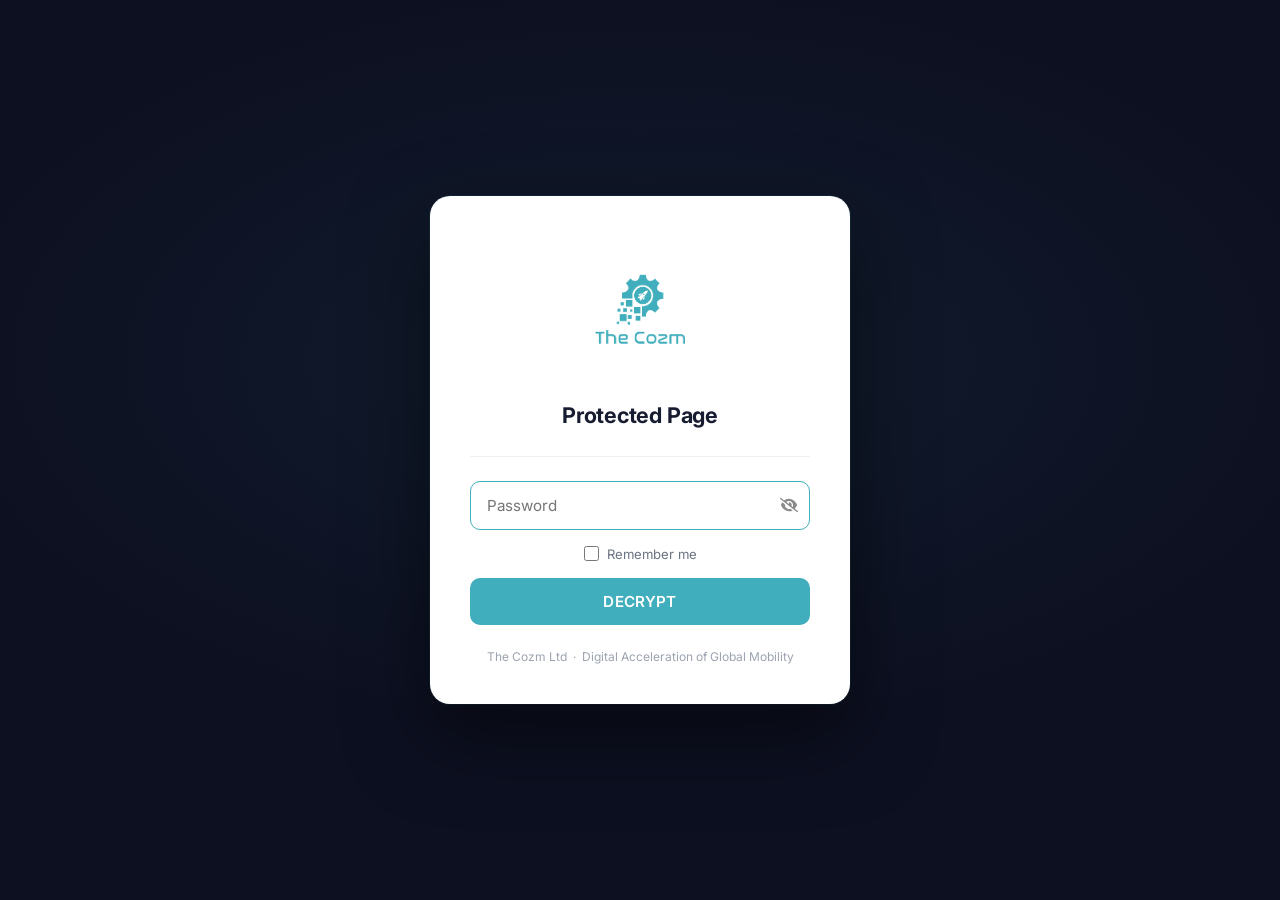
==== commit 2746ac98: "Replace all emoji icons with inline SVGs across all pages Replaced decorative emoji icons with strok" ====
--- a/about.html
+++ b/about.html
@@ -2,7 +2,7 @@
 <html class="staticrypt-html">
 <head>
   <meta charset="utf-8">
-  <title>Password Required</title>
+  <title>Protected Page</title>
   <meta name="viewport" content="width=device-width, initial-scale=1">
   <meta http-equiv="cache-control" content="max-age=0">
   <meta http-equiv="cache-control" content="no-cache">
@@ -187,8 +187,8 @@
   <div id="staticrypt_content" class="staticrypt-content hidden">
     <div class="staticrypt-form">
       <img src="assets/logo-transparent.png" alt="The Cozm" class="cozm-logo" onerror="this.style.display='none'">
-      <p class="staticrypt-title">Password Required</p>
-      <p class="staticrypt-instructions">This site is password protected. Please enter the password to continue.</p>
+      <p class="staticrypt-title">Protected Page</p>
+      <p class="staticrypt-instructions"></p>
       <hr class="staticrypt-hr">
 
       <form id="staticrypt-form" action="#" method="post">
@@ -197,7 +197,7 @@
             id="staticrypt-password"
             type="password"
             name="password"
-            placeholder="Enter password"
+            placeholder="Password"
             autofocus
           >
           <img
@@ -213,7 +213,7 @@
           Remember me
         </label>
 
-        <input type="submit" class="staticrypt-decrypt-button" value="Continue">
+        <input type="submit" class="staticrypt-decrypt-button" value="DECRYPT">
       </form>
 
       <p class="cozm-footer">The Cozm Ltd &nbsp;&middot;&nbsp; Digital Acceleration of Global Mobility</p>
@@ -221,6 +221,7 @@
   </div>
 
   <script>
+    // these variables will be filled when generating the file - the template format is 'variable_name'
     const staticryptInitiator = ((function(){
   const exports = {};
   const cryptoEngine = ((function(){
@@ -821,8 +822,9 @@
         templateToggleAltShow = "Show password",
         templateToggleAltHide = "Hide password",
         isRememberEnabled = true,
-        staticryptConfig = {"staticryptEncryptedMsgUniqueVariableName":"[base64]","isRememberEnabled":true,"rememberDurationInDays":7,"staticryptSaltUniqueVariableName":"47dc246b13917887fc46fa860927130d"};
-
+        staticryptConfig = {"staticryptEncryptedMsgUniqueVariableName":"[base64]","isRememberEnabled":true,"rememberDurationInDays":7,"staticryptSaltUniqueVariableName":"c15971535c60e1a4826ad779203a1178"};
+
+    // you can edit these values to customize some of the behavior of StatiCrypt
     const templateConfig = {
         rememberExpirationKey: "staticrypt_expiration",
         rememberPassphraseKey: "staticrypt_passphrase",
@@ -830,24 +832,34 @@
         clearLocalStorageCallback: null,
     };
 
+    // init the staticrypt engine
     const staticrypt = staticryptInitiator.init(staticryptConfig, templateConfig);
 
+    // try to automatically decrypt on load if there is a saved password
     window.onload = async function () {
         const { isSuccessful } = await staticrypt.handleDecryptOnLoad();
+
+        // if we didn't decrypt anything on load, show the password prompt. Otherwise the content has already been
+        // replaced, no need to do anything
         if (!isSuccessful) {
+            // hide loading screen
             document.getElementById("staticrypt_loading").classList.add("hidden");
             document.getElementById("staticrypt_content").classList.remove("hidden");
             document.getElementById("staticrypt-password").focus();
+
+            // show the remember me checkbox
             if (isRememberEnabled) {
                 document.getElementById("staticrypt-remember-label").classList.remove("hidden");
             }
         }
     };
 
+    // toggle password visibility
     const toggleIcon = document.querySelector(".staticrypt-toggle-password-visibility");
-    const imgSrcEyeClosed = "[data-uri]";
-    const imgSrcEyeOpened = "[data-uri]";
-
+    const imgSrcEyeClosed =
+        "[data-uri]";
+    const imgSrcEyeOpened =
+        "[data-uri]";
     toggleIcon.addEventListener("click", function () {
         const passwordInput = document.getElementById("staticrypt-password");
         if (passwordInput.type === "password") {
@@ -863,11 +875,15 @@
         }
     });
 
+    // handle password form submission
     document.getElementById("staticrypt-form").addEventListener("submit", async function (e) {
         e.preventDefault();
+
         const password = document.getElementById("staticrypt-password").value,
             isRememberChecked = document.getElementById("staticrypt-remember").checked;
+
         const { isSuccessful } = await staticrypt.handleDecryptionOfPage(password, isRememberChecked);
+
         if (!isSuccessful) {
             alert(templateError);
         }
